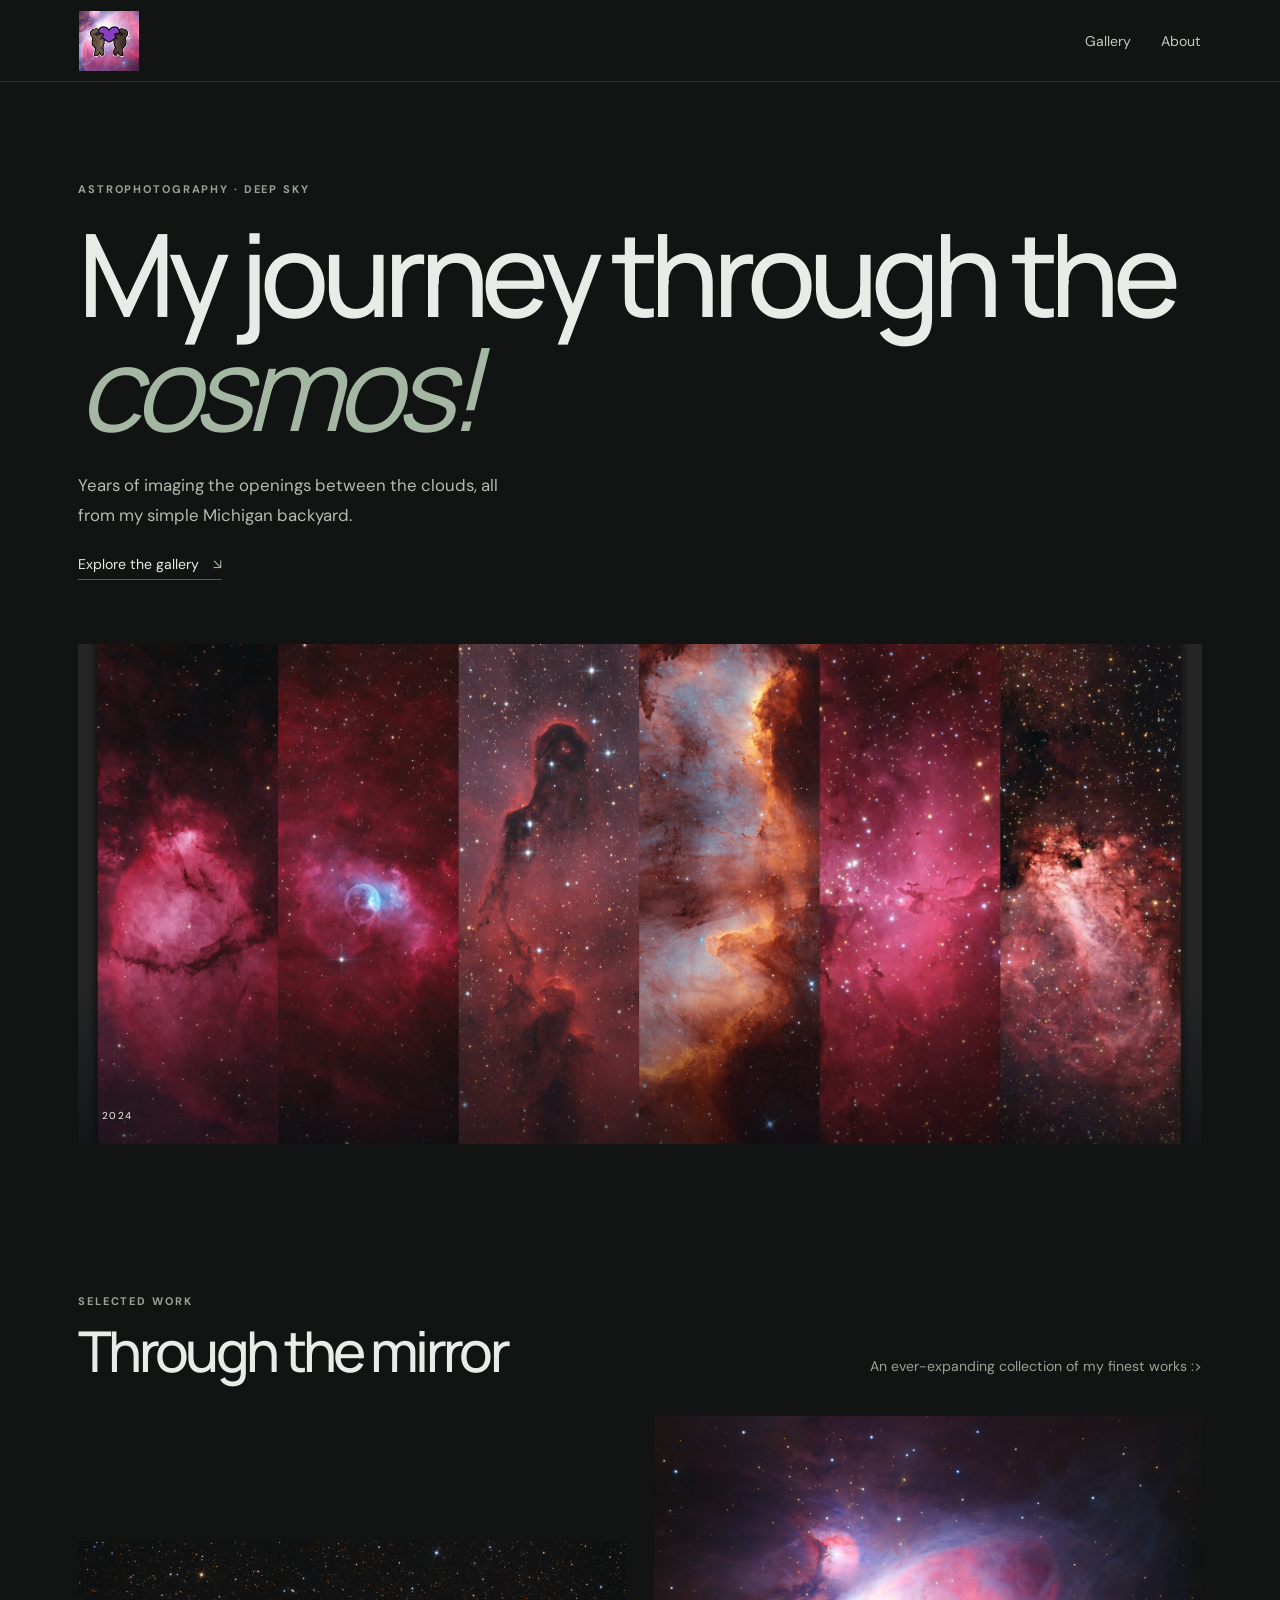
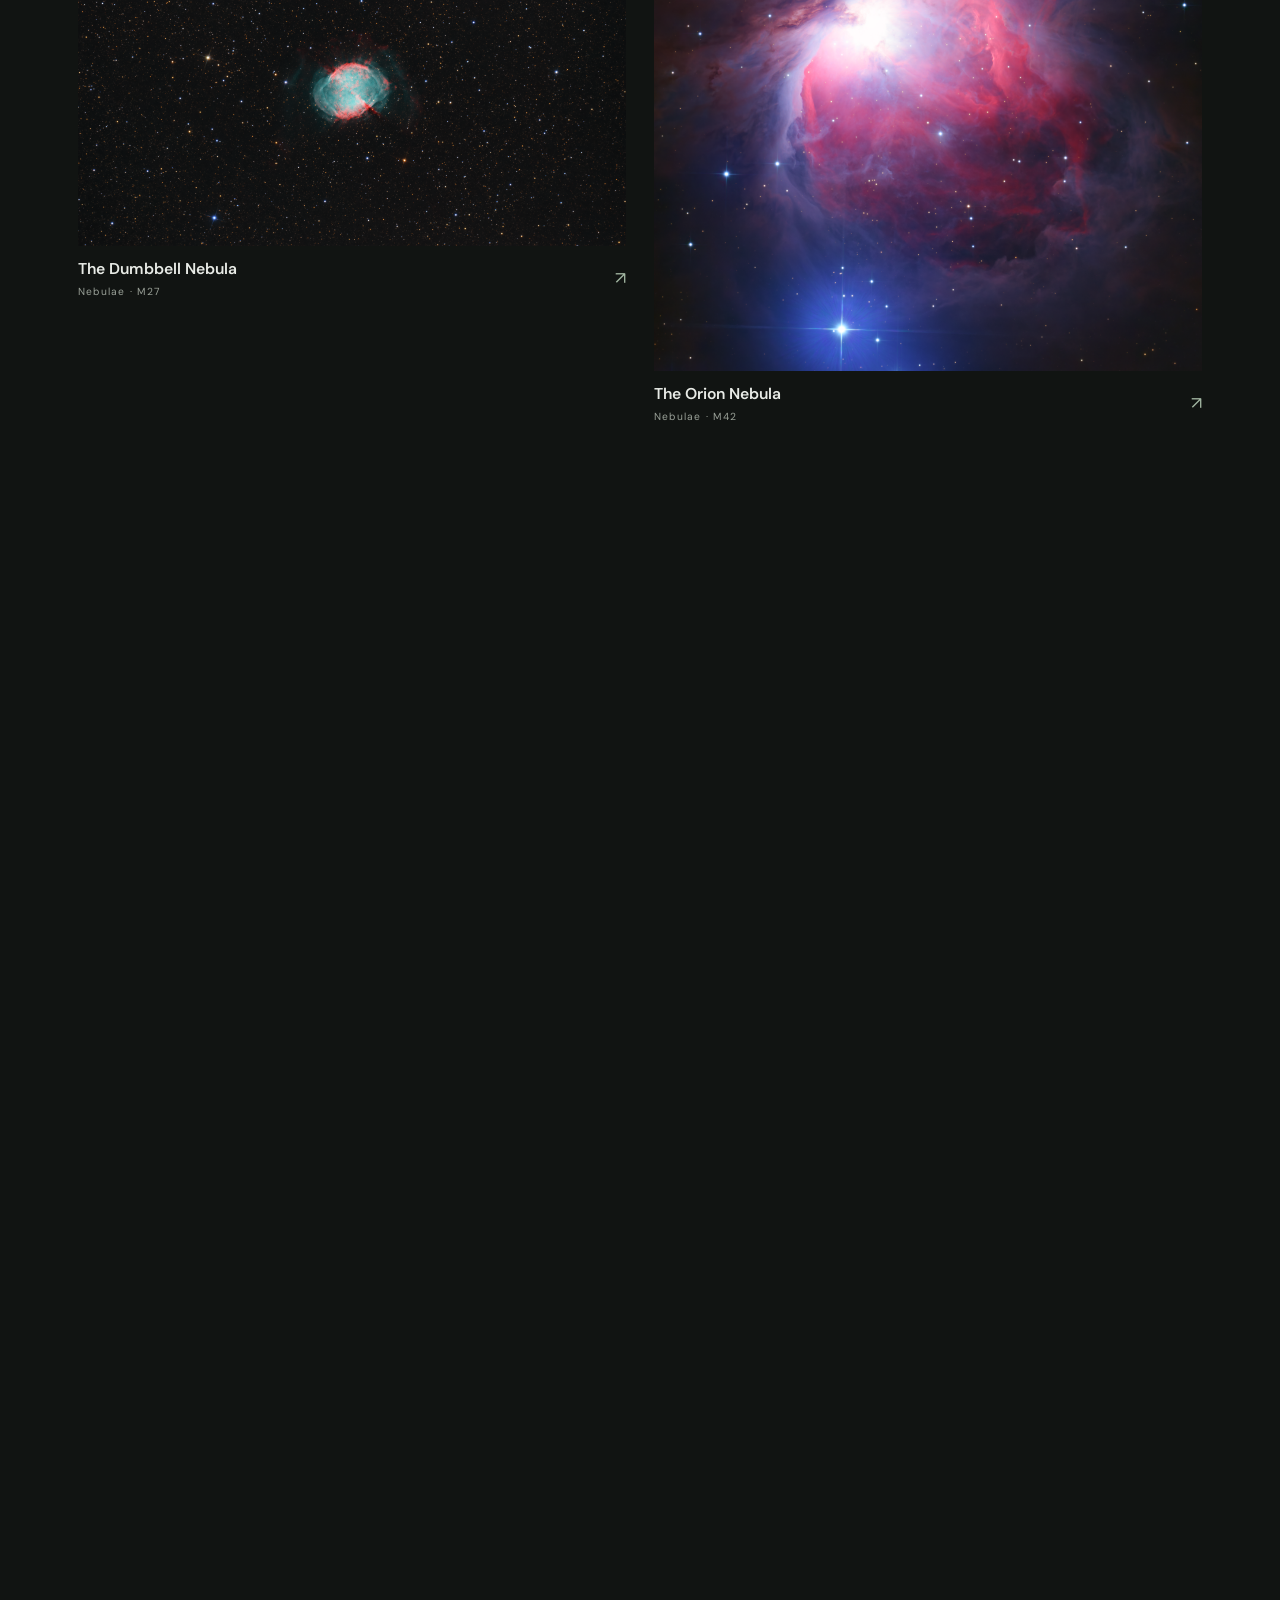
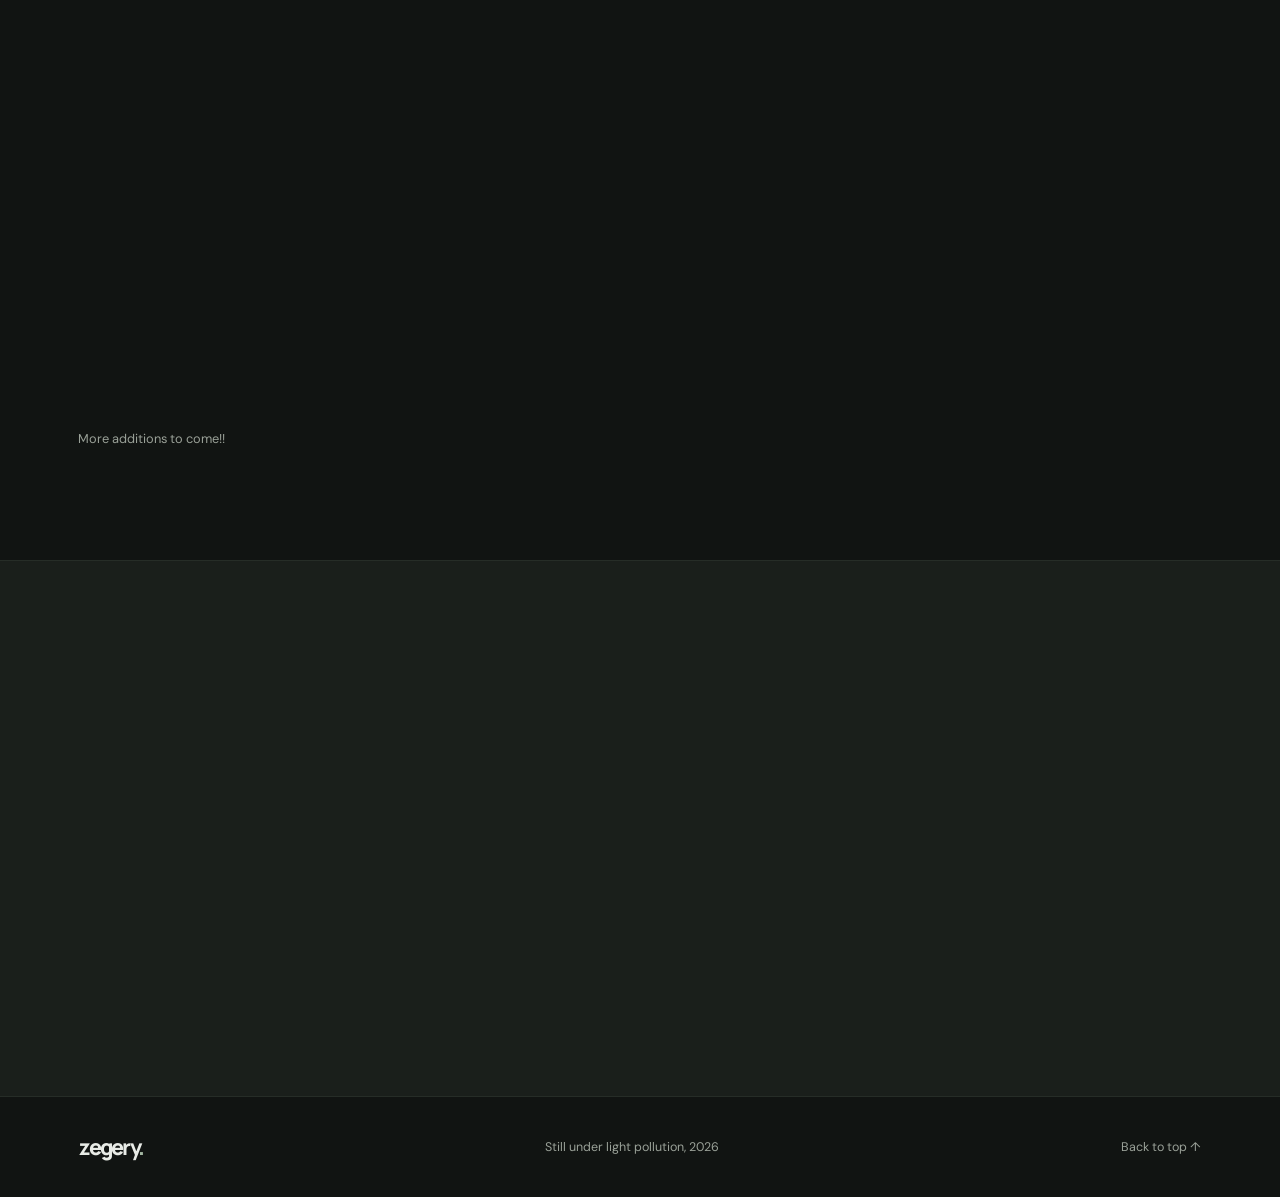
==== index.html @ 97c8fa38 "Fix Crescent Nebula It's supposed to be NGC 6888, not NGC 7000" ====
<!doctype html>
<html lang="en">
<head>
  <meta charset="utf-8">
  <meta name="viewport" content="width=device-width, initial-scale=1">
  <meta name="theme-color" content="#f7f7f4">
  <meta name="description" content="Astrophotography by Zegery — a personal collection of images from the night sky.">
  <title>Zegery's Astro</title>
  <link rel="icon" type="image/png" href="favicon.jpg">
  <link rel="stylesheet" href="styles.css">
  <script src="script.js" defer></script>
</head>
<body>
  <header class="site-header">
    <a class="wordmark" href="#" aria-label="Zegery home">
      <img src="logo.webp" alt="Zegery Logo" style="height: 60px; width: auto;">
    </a>
    <nav aria-label="Main navigation">
      <a href="#gallery">Gallery</a>
      <a href="#about">About</a>
    </nav>
  </header>

  <main>
    <section class="hero" aria-labelledby="hero-title">
      <p class="eyebrow">ASTROPHOTOGRAPHY · DEEP SKY</p>
      <h1 id="hero-title">My journey through the <em>cosmos!</em></h1>
      <p class="hero-copy">Years of imaging the openings between the clouds, all from my simple Michigan backyard.</p>
      <a class="text-link" href="#gallery">Explore the gallery <span aria-hidden="true">↘</span></a>
      <div class="hero-art" role="img" aria-label="collage.png">
        <div class="hero-art-label"><span>2024</span><span></span></div>
      </div>
    </section>

    <section class="gallery-section section-wrap" id="gallery">
      <div class="section-heading">
        <div>
          <p class="eyebrow">SELECTED WORK</p>
          <h2>Through the mirror</h2>
        </div>
        <p class="section-note">An ever-expanding collection of my finest works :></p>
      </div>

      <div class="gallery-grid" id="gallery-grid">
        <!-- Existing Cards -->
        <button class="photo-card" type="button" type="button"
          data-title="The Dumbbell Nebula" data-category="Nebulae"
          data-description="A planetary nebula located around 1,300 light years from Earth."
          data-details="Telescope: Skywatcher 130PDS · Camera: Player One Uranus C · Integration: 10 hours"
          data-image="m27.png">
          <span class="photo-image image-nebula"><img src="m27.png" alt="Messier 27"></span>
          <span class="photo-caption"><span><strong class="photo-caption-title">The Dumbbell Nebula</strong><small>Nebulae · M27</small></span><span class="open-icon" aria-hidden="true">↗</span></span>
        </button>

        <button class="photo-card" type="button"
          data-title="The Orion Nebula" data-category="Nebulae"
          data-description="The jewel of the Constellation Orion, Messier 42. This famous nebula is located around 1350 light years from Earth."
          data-details="Telescope: Skywatcher 130PDS · Camera: Uranus C · Integration: 3 hours"
          data-image="M42.png">
          <span class="photo-image image-nebula"><img src="M42.png" alt="Orion Nebula"></span>
          <span class="photo-caption"><span><strong class="photo-caption-title">The Orion Nebula</strong><small>Nebulae · M42</small></span><span class="open-icon" aria-hidden="true">↗</span></span>
        </button>

        <button class="photo-card" type="button"
          data-title="The Great Comet of 2024" data-category="Solar System"
          data-description="C/2023 A3 Tsuchinshan-ATLAS was an incredible comet making its appearance in 2024, shining brightly in the evening sky to be viewed with the naked eye. This comet is on a trajectory to leave the solar system forever."
          data-details="Telescope: Skywatcher 130PDS · Camera: Player One Uranus C · Capture date: October 18, 2024"
          data-image="Atlas.png">
          <span class="photo-image image-moon"><img src="Atlas.png" alt="Atlas"></span>
          <span class="photo-caption"><span><strong class="photo-caption-title">C/2023 A3 Tsuchinshan-ATLAS</strong><small>Solar System · ATLAS</small></span><span class="open-icon" aria-hidden="true">↗</span></span>
        </button>

        <!-- New Cards -->
        <button class="photo-card" type="button"
          data-title="The Andromeda Galaxy" data-category="Galaxies"
          data-description="This famous galaxy neighbors the Milky Way. Through a telescope, we can reveal vast detail, including nebulae and stars from another galaxy."
          data-details="Telescope: Skywatcher 130PDS · Camera: Player One Uranus C · Integration: 47 hours"
          data-image="m31.png">
          <span class="photo-image image-galaxy"><img src="m31.png" alt="Andromeda Galaxy"></span>
          <span class="photo-caption"><span><strong class="photo-caption-title">The Andromeda Galaxy</strong><small>Galaxies · M31</small></span><span class="open-icon" aria-hidden="true">↗</span></span>
        </button>

        <button class="photo-card" type="button"
          data-title="The Cygnus Wall" data-category="Nebulae"
          data-description="This is a section of the North American Nebula called the Cygnus Wall. It bears a striking resemblance to Mexico. This image is in a false color 'Magma Palette'."
          data-details="Telescope: Skywatcher 130PDS · Camera: Player One Uranus C · Integration: 19 hours"
          data-image="ngc7000.png">
          <span class="photo-image image-nebula"><img src="ngc7000.png" alt="Cygnus Wall"></span>
          <span class="photo-caption"><span><strong class="photo-caption-title">The Cygnus Wall</strong><small>Nebulae · NGC 7000</small></span><span class="open-icon" aria-hidden="true">↗</span></span>
        </button>

        <button class="photo-card" type="button"
          data-title="The Ring Nebula" data-category="Nebulae"
          data-description="This is a planetary nebula located around 2,300 light years from Earth. It was the first nebula I observed through a telescope. Now I've imaged it through my telescope!"
          data-details="Telescope: Skywatcher 130PDS · Camera: Player One Uranus C · Integration: 11 hours"
          data-image="m57.png">
          <span class="photo-image image-nebula"><img src="m57.png" alt="Ring Nebula"></span>
          <span class="photo-caption"><span><strong class="photo-caption-title">The Ring Nebula</strong><small>Nebulae · M57</small></span><span class="open-icon" aria-hidden="true">↗</span></span>
        </button>

        <button class="photo-card" type="button"
          data-title="The Lagoon Nebula" data-category="Nebulae"
          data-description="This nebula resides in the heart of the Milky Way. It's a difficult shot from northern states, as it barely rises above the horizon, but I was able to shoot it down with my 130mm cannon."
          data-details="Telescope: Skywatcher 130PDS · Camera: Player One Uranus C · Integration: 3 hours"
          data-image="m8.png">
          <span class="photo-image image-solar"><img src="m8.png" alt="Lagoon"></span>
          <span class="photo-caption"><span><strong class="photo-caption-title">The Lagoon Nebula</strong><small>Nebulae · M8</small></span><span class="open-icon" aria-hidden="true">↗</span></span>
        </button>
		        <button class="photo-card" type="button"
          data-title="The Crescent Nebula" data-category="Nebulae"
          data-description="[Your description here]"
          data-details="Telescope: ... · Camera: ... · Integration: ..."
          data-image="ngc6888.png">
          <span class="photo-image image-nebula"><img src="ngc6888.png" alt="Crescent Nebula"></span>
          <span class="photo-caption"><span><strong class="photo-caption-title">The Crescent Nebula</strong><small>Nebulae · NGC 6888</small></span><span class="open-icon" aria-hidden="true">↗</span></span>
        </button>

        <button class="photo-card" type="button"
          data-title="The Fish Head Nebula" data-category="Nebulae"
          data-description="[Your description here]"
          data-details="Telescope: ... · Camera: ... · Integration: ..."
          data-image="ngc896.png">
          <span class="photo-image image-nebula"><img src="ngc896.png" alt="Fish Head Nebula"></span>
          <span class="photo-caption"><span><strong class="photo-caption-title">The Fish Head Nebula</strong><small>Nebulae · NGC 896</small></span><span class="open-icon" aria-hidden="true">↗</span></span>
        </button>

        <button class="photo-card" type="button"
          data-title="The Eagle Nebula" data-category="Nebulae"
          data-description="[Your description here]"
          data-details="Telescope: ... · Camera: ... · Integration: ..."
          data-image="m16.png">
          <span class="photo-image image-nebula"><img src="m16.png" alt="Eagle Nebula"></span>
          <span class="photo-caption"><span><strong class="photo-caption-title">The Eagle Nebula</strong><small>Nebulae · M16</small></span><span class="open-icon" aria-hidden="true">↗</span></span>
        </button>

        <button class="photo-card" type="button"
          data-title="The Swan Nebula" data-category="Nebulae"
          data-description="[Your description here]"
          data-details="Telescope: ... · Camera: ... · Integration: ..."
          data-image="m17.png">
          <span class="photo-image image-nebula"><img src="m17.png" alt="Swan Nebula"></span>
          <span class="photo-caption"><span><strong class="photo-caption-title">The Swan Nebula</strong><small>Nebulae · M17</small></span><span class="open-icon" aria-hidden="true">↗</span></span>
        </button>
      </div>
      <p class="edit-note">More additions to come!!</p>
    </section>

    <section class="about-section" id="about">
      <div class="about-inner">
        <p class="eyebrow">BEHIND THE STARS</p>
        <h2>About Me</h2>
        <div class="about-columns">
          <p class="about-lead">I'm Zegery, unveiling the secrets of the night sky from my light-polluted backyard.</p>
          <div>
            <p>This site is my personal gallery for all of my works, including image details, and my stories.</p>
            <p class="edit-note">Still a work in progress!</p>
            <a class="text-link" href="https://www.instagram.com/astrozegery/">Contact on Instagram <span aria-hidden="true">↗</span></a>
          </div>
        </div>
      </div>
    </section>
  </main>

  <footer class="site-footer">
    <a class="wordmark" href="#">zegery<span>.</span></a>
    <p>Still under light pollution, <span id="year"></span></p>
    <a href="#top" class="back-top">Back to top ↑</a>
  </footer>

  <dialog class="lightbox" id="lightbox" aria-labelledby="lightbox-title">
    <button class="lightbox-close" type="button" aria-label="Close image viewer">×</button>
    
    <div class="lightbox-media">
      <div class="zoom-controls">
        <button class="zoom-btn zoom-out" type="button" aria-label="Zoom out">−</button>
		<button class="zoom-btn zoom-reset" type="button" aria-label="Reset zoom">↺</button>
        <button class="zoom-btn zoom-in" type="button" aria-label="Zoom in">+</button>
      </div>
      <div class="zoom-wrapper">
        <img id="lightbox-image" src="" alt="">
      </div>
    </div>
    
    <div class="lightbox-info">
      <p class="eyebrow" id="lightbox-category"></p>
      <h2 id="lightbox-title"></h2>
      <p id="lightbox-description"></p>
      <p class="lightbox-details" id="lightbox-details"></p>
    </div>
  </dialog>
</body>
</html>
---- styles.css ----
@import url('https://fonts.googleapis.com/css2?family=DM+Sans:wght@400;500;600;700&family=Manrope:wght@400;500;600;700;800&display=swap');

:root {
  --paper: #f7f7f4;
  --ink: #1e211f;
  --muted: #737871;
  --line: #dedfd9;
  --accent: #65786a;
  --max: 1180px;
}

* { box-sizing: border-box; }

html { 
  scroll-behavior: smooth; 
}

body { 
  margin: 0; 
  background: var(--paper); 
  color: var(--ink); 
  font-family: "DM Sans", sans-serif; 
  -webkit-font-smoothing: antialiased; 
}

a { color: inherit; text-decoration: none; }
button { font: inherit; }

.site-header { 
  height: 82px; 
  padding: 0 6.2vw; 
  display: flex; 
  align-items: center; 
  justify-content: space-between; 
  border-bottom: 1px solid var(--line); 
}

.wordmark { 
  font: 800 1.35rem "Manrope", sans-serif; 
  letter-spacing: -.08em; 
}

.wordmark span { color: var(--accent); }

.site-header nav { 
  display: flex; 
  gap: 30px; 
  font-size: .88rem; 
  color: #555b55; 
}

.site-header nav a:hover, .back-top:hover { color: var(--accent); }

.hero { 
  max-width: var(--max); 
  margin: 0 auto; 
  padding: 100px 28px 80px; 
}

.eyebrow { 
  margin: 0 0 20px; 
  color: var(--muted); 
  font-size: .69rem; 
  font-weight: 700; 
  letter-spacing: .17em; 
}

h1, h2 { 
  font-family: "Manrope", sans-serif; 
  font-weight: 500; 
  letter-spacing: -.065em; 
}

h1 { 
  font-size: clamp(3.8rem, 9vw, 7.7rem); 
  line-height: .99; 
  margin: 0; 
}

h1 em { color: var(--accent); font-weight: 400; }

.hero-copy { 
  max-width: 430px; 
  margin: 26px 0 22px; 
  color: #666d65; 
  font-size: 1.05rem; 
  line-height: 1.8; 
}

.text-link { 
  display: inline-flex; 
  gap: 14px; 
  align-items: center; 
  padding-bottom: 6px; 
  border-bottom: 1px solid #a8aea5; 
  font-size: .88rem; 
}

.text-link span { color: var(--accent); }

.hero-art { 
  position: relative; 
  overflow: hidden; 
  margin-top: 64px; 
  min-height: 280px; 
  height: clamp(280px, 43vw, 500px); 
  border-radius: 3px; 
  background: #111720 url("collage.png") center 48% / cover no-repeat; 
}

.hero-art::after { 
  content: ""; 
  position: absolute; 
  inset: 0; 
  background: linear-gradient(0deg, rgba(7,10,15,.58), transparent 35%); 
  pointer-events: none; 
}

.hero-art-label { 
  position: absolute; 
  z-index: 1; 
  bottom: 22px; 
  left: 24px; 
  right: 24px; 
  display: flex; 
  justify-content: space-between; 
  gap: 15px; 
  color: #f3f4ef; 
  font-size: .62rem; 
  letter-spacing: .15em; 
}

.section-wrap { 
  max-width: var(--max); 
  margin: 0 auto; 
  padding: 70px 28px 110px; 
}

.section-heading { 
  display: flex; 
  justify-content: space-between; 
  align-items: end; 
  gap: 25px; 
  margin-bottom: 34px; 
}

.section-heading .eyebrow { margin-bottom: 12px; }

h2 { 
  margin: 0; 
  font-size: clamp(2.2rem, 4.4vw, 3.6rem); 
  line-height: 1.1; 
}

.section-note { 
  color: var(--muted); 
  font-size: .88rem; 
  margin: 0 0 7px; 
}

.gallery-grid { 
  display: grid; 
  grid-template-columns: repeat(2, minmax(0, 1fr)); 
  gap: 34px 22px; 
}

.photo-card { 
  display: block; 
  padding: 0; 
  border: 0; 
  background: transparent; 
  color: inherit; 
  text-align: left; 
  cursor: pointer; 
  min-width: 0; 
}

.photo-card-wide { grid-column: 1 / -1; }

.photo-image { 
  display: block; 
  overflow: hidden; 
  position: relative; 
  aspect-ratio: 1.25; 
  background: #151a22; 
}

.photo-card-wide .photo-image { aspect-ratio: 2.1; }

.photo-image img { 
  display: block; 
  width: 100%; 
  height: 100%; 
  object-fit: cover; 
  transition: transform .5s ease; 
}

.photo-card:hover .photo-image img { transform: scale(1.035); }

.photo-caption { 
  display: flex; 
  justify-content: space-between; 
  gap: 15px; 
  align-items: center; 
  padding-top: 15px; 
}

.photo-caption strong { 
  display: block; 
  font-size: .98rem; 
  font-weight: 600; 
}

.photo-caption small { 
  display: block; 
  margin-top: 6px; 
  font-size: .64rem; 
  color: var(--muted); 
  letter-spacing: .12em; 
}

.open-icon { 
  font-size: 1.1rem; 
  color: var(--accent); 
  transition: transform .2s; 
}

.photo-card:hover .open-icon { transform: translate(2px, -2px); }

.edit-note { 
  margin: 26px 0 0; 
  max-width: 700px; 
  color: #777d75; 
  font-size: .8rem; 
  line-height: 1.7; 
}

.about-section { background: #eeefe9; }

.about-inner { 
  max-width: var(--max); 
  margin: 0 auto; 
  padding: 100px 28px 110px; 
}

.about-inner > .eyebrow { margin-bottom: 15px; }

.about-columns { 
  display: grid; 
  grid-template-columns: 1fr 1fr; 
  gap: 10%; 
  margin-top: 35px; 
}

.about-lead { 
  margin: 0; 
  max-width: 450px; 
  font: 500 clamp(1.5rem, 3vw, 2.3rem)/1.35 "Manrope", sans-serif; 
  letter-spacing: -.04em; 
}

.about-columns > div > p:not(.edit-note) { 
  margin: 0 0 16px; 
  color: #646b63; 
  line-height: 1.85; 
  font-size: .95rem; 
}

.about-columns .edit-note { margin: 0 0 22px; }

.site-footer { 
  min-height: 100px; 
  padding: 28px 6.2vw; 
  display: flex; 
  align-items: center; 
  justify-content: space-between; 
  gap: 20px; 
}

.site-footer p, .back-top { color: var(--muted); font-size: .78rem; }

/* --- Lightbox --- */
.lightbox { 
  width: 95vw; 
  max-height: 95vh; 
  padding: 40px; 
  border: 0; 
  color: var(--ink); 
  overflow-y: auto; 
}

.lightbox::backdrop { 
  background: rgba(9, 12, 15, .82); 
  backdrop-filter: blur(4px); 
}

.lightbox-close { 
  position: absolute; 
  z-index: 100; 
  top: 20px; 
  right: 20px; 
  width: 44px; 
  height: 44px; 
  border: 0; 
  border-radius: 50%; 
  background: rgba(0, 0, 0, 0.6); 
  color: white; 
  font-size: 1.8rem; 
  cursor: pointer;
}

/* Zoom Controls */
.zoom-controls {
  position: absolute;
  top: 20px;
  right: 70px;
  display: flex;
  gap: 8px;
  z-index: 100;
}

.zoom-btn {
  width: 36px;
  height: 36px;
  border: 0;
  border-radius: 50%;
  background: rgba(0, 0, 0, 0.5);
  color: white;
  font-size: 1.2rem;
  cursor: pointer;
  display: flex;
  align-items: center;
  justify-content: center;
  transition: background 0.2s, transform 0.1s;
  user-select: none;
}

.zoom-btn:hover { background: rgba(0, 0, 0, 0.7); }
.zoom-btn:active { transform: scale(0.95); }

.lightbox-media { 
  position: relative;
  display: flex; 
  align-items: center;
  justify-content: center;
  overflow: hidden; 
  border-radius: 4px;
  background: transparent;
  max-height: 70vh; 
  width: 100%;
  max-width: 100%;
  margin: 0 auto;
  touch-action: none; /* Prevents browser scroll/zoom on mobile */
}

.zoom-wrapper {
  display: block;
  transform-origin: center center;
  transition: transform 0.2s cubic-bezier(0.22, 1, 0.36, 1);
  will-change: transform;
}

.lightbox-media img { 
  max-width: 100%; 
  max-height: 70vh; 
  object-fit: contain; 
  display: block; 
  cursor: grab;
  user-select: none;
  -webkit-user-drag: none;
}

.lightbox-media img:active { cursor: grabbing; }

.lightbox-info { 
  padding: 20px 0 0 0; 
}

.lightbox-info h2 { font-size: clamp(1.5rem, 3.5vw, 2.4rem); }

/* --- Dark Theme & Mobile --- */
:root {
  color-scheme: dark;
  --paper: #111412;
  --ink: #e8ebe6;
  --muted: #9aa198;
  --line: #2c322d;
  --accent: #a3b7a2;
}

body { background: var(--paper); color: var(--ink); }
.site-header nav { color: #c1c8bf; }
.hero-copy, .about-columns > div > p:not(.edit-note), .lightbox-info > p:not(.eyebrow) { color: #b3bbb2; }
.edit-note, .photo-caption small, .section-note, .site-footer p, .back-top { color: #9aa198; }
.about-section { background: #1a1f1b; border-top: 1px solid #262d27; border-bottom: 1px solid #262d27; }
.lightbox { background: #171b18; border: 1px solid #353d36; }
.text-link { border-bottom-color: #515b51; }

@media (max-width: 650px) {
  .site-header { height: 68px; padding: 0 22px; }
  .hero { padding: 75px 20px 45px; }
  h1 { font-size: clamp(3.5rem, 16vw, 5.4rem); }
  .hero-art { margin-top: 44px; min-height: 260px; }
  .hero-art-label { left: 15px; right: 15px; font-size: .53rem; }
  .section-wrap { padding: 55px 20px 75px; }
  .section-heading { align-items: start; flex-direction: column; gap: 12px; }
  .gallery-grid { grid-template-columns: 1fr; gap: 28px; }
  .photo-card-wide { grid-column: auto; }
  .photo-card-wide .photo-image, .photo-image { aspect-ratio: auto; }
  .about-inner { padding: 75px 20px; }
  .about-columns { grid-template-columns: 1fr; gap: 28px; }
  .site-footer { padding: 24px 20px; flex-wrap: wrap; }
  .site-footer p { order: 3; flex-basis: 100%; margin: 0; }
  
  .lightbox { width: 92vw; padding: 15px; }
  .lightbox-media { max-height: 60vh; }
  .zoom-controls { top: 10px; right: 60px; }
  .zoom-btn { width: 32px; height: 32px; font-size: 1rem; }
}

/* FORCE FIXES */
.hero-art::before { display: none !important; } /* Kill starfield */

@media (max-width: 650px) {
  .hero-art { background-size: contain !important; }
}

/* Animations */
.reveal { opacity: 0; transform: translateY(24px); transition: opacity 800ms ease, transform 800ms cubic-bezier(0.22, 1, 0.36, 1); }
.reveal.visible { opacity: 1; transform: translateY(0); }
.hero .eyebrow, .hero h1, .hero .hero-copy, .hero > .text-link { animation: fade-up 900ms both; }
.hero h1 { animation-delay: 100ms; }
.hero .hero-copy { animation-delay: 220ms; }
.hero > .text-link { animation-delay: 320ms; }
.hero-art { animation: hero-appear 1200ms 200ms both; }
@keyframes fade-up { from { opacity: 0; transform: translateY(18px); } to { opacity: 1; transform: translateY(0); } }
@keyframes hero-appear { from { opacity: 0; transform: scale(0.985); } to { opacity: 1; transform: scale(1); } }
.photo-image img { transition: transform 700ms cubic-bezier(0.22, 1, 0.36, 1), filter 500ms ease; }
.photo-card:hover .photo-image img { transform: scale(1.035); }
.open-icon { transition: transform 300ms ease; }
.wordmark img { display: block; max-height: 60px; width: auto; }

/* Zoom wrapper transition + pan override */
.zoom-wrapper {
  display: block;
  transform-origin: center center;
  transition: transform 0.2s cubic-bezier(0.22, 1, 0.36, 1);
  will-change: transform;
}

/* CRITICAL: Disable transition during drag to prevent jitter/teleport */
.zoom-wrapper.is-panning {
  transition: none !important;
}

.lightbox-media { 
  position: relative;
  display: flex; 
  align-items: center;
  justify-content: center;
  overflow: hidden; 
  border-radius: 4px;
  background: transparent;
  max-height: 70vh; 
  width: 100%;
  max-width: 100%;
  margin: 0 auto;
  touch-action: none;
  cursor: grab;
}

.lightbox-media:active { 
  cursor: grabbing; 
}

.lightbox-media img { 
  max-width: 100%; 
  max-height: 70vh; 
  object-fit: contain; 
  display: block; 
  user-select: none;
  -webkit-user-drag: none;
}

/* Zoom wrapper transition + pan override */
.zoom-wrapper {
  display: block;
  transform-origin: center center;
  transition: transform 0.2s cubic-bezier(0.22, 1, 0.36, 1);
  will-change: transform;
}

/* CRITICAL: Disable transition during drag to prevent jitter/teleport */
.zoom-wrapper.is-panning {
  transition: none !important;
}

.lightbox-media { 
  position: relative;
  display: flex; 
  align-items: center;
  justify-content: center;
  overflow: hidden; 
  border-radius: 4px;
  background: transparent;
  max-height: 70vh; 
  width: 100%;
  max-width: 100%;
  margin: 0 auto;
  touch-action: none;
  cursor: grab;
}

.lightbox-media:active { 
  cursor: grabbing; 
}

.lightbox-media img { 
  max-width: 100%; 
  max-height: 70vh; 
  object-fit: contain; 
  display: block; 
  user-select: none;
  -webkit-user-drag: none;
}

/* FIX 2: Ensure container dimensions are stable for panning math */
.lightbox-media::before {
  content: "";
  display: block;
  padding-top: 75%; /* Maintains a healthy aspect ratio reference */
}

/* Adjust spacing for 3 buttons */
.zoom-controls {
  position: absolute;
  top: 20px;
  right: 75px;
  display: flex;
  gap: 8px;
  z-index: 100;
}

/* Slightly smaller icon for the reset button to fit cleanly */
.zoom-btn.zoom-reset {
  font-size: 0.85rem;
}

/* ── Desktop: CSS Columns Masonry ── */
.gallery-grid {
  column-count: 3;
  column-gap: 28px;
  column-fill: auto;
}

.photo-card {
  break-inside: avoid;
  margin-bottom: 28px;
  padding: 0;
  border: 0;
  background: transparent;
  color: inherit;
  text-align: left;
  cursor: pointer;
  display: block;
}

.photo-image {
  aspect-ratio: auto;
  display: block;
  overflow: hidden;
  background: transparent;
}

.photo-image img {
  display: block;
  width: 100%;
  height: auto;
  object-fit: contain;
  transition: transform .5s ease;
}

.photo-card:hover .photo-image img { transform: scale(1.035); }

.photo-caption {
  display: flex;
  justify-content: space-between;
  gap: 15px;
  align-items: center;
  padding-top: 12px;
}

.photo-caption strong {
  display: block;
  font-size: .98rem;
  font-weight: 600;
}

.photo-caption small {
  display: block;
  margin-top: 6px;
  font-size: .64rem;
  color: var(--muted);
  letter-spacing: .12em;
}

.open-icon {
  font-size: 1.1rem;
  color: var(--accent);
  transition: transform .2s;
}

.photo-card:hover .open-icon { transform: translate(2px, -2px); }

/* ── Responsive Column Counts ── */
@media (min-width: 1400px) {
  .gallery-grid { column-count: 4; }
}
@media (min-width: 1100px) {
  .gallery-grid { column-count: 3; }
}
@media (min-width: 800px) {
  .gallery-grid { column-count: 2; }
}

/* ── Mobile: Preserve your exact current layout ── */
@media (max-width: 650px) {
  .gallery-grid {
    column-count: 1;
    column-gap: 0;
  }

  .photo-card {
    margin-bottom: 28px;
  }

  .photo-image {
    aspect-ratio: auto;
  }

  .photo-image img {
    height: auto;
    max-height: 480px;
  }

  .photo-caption { padding-top: 15px; }
}
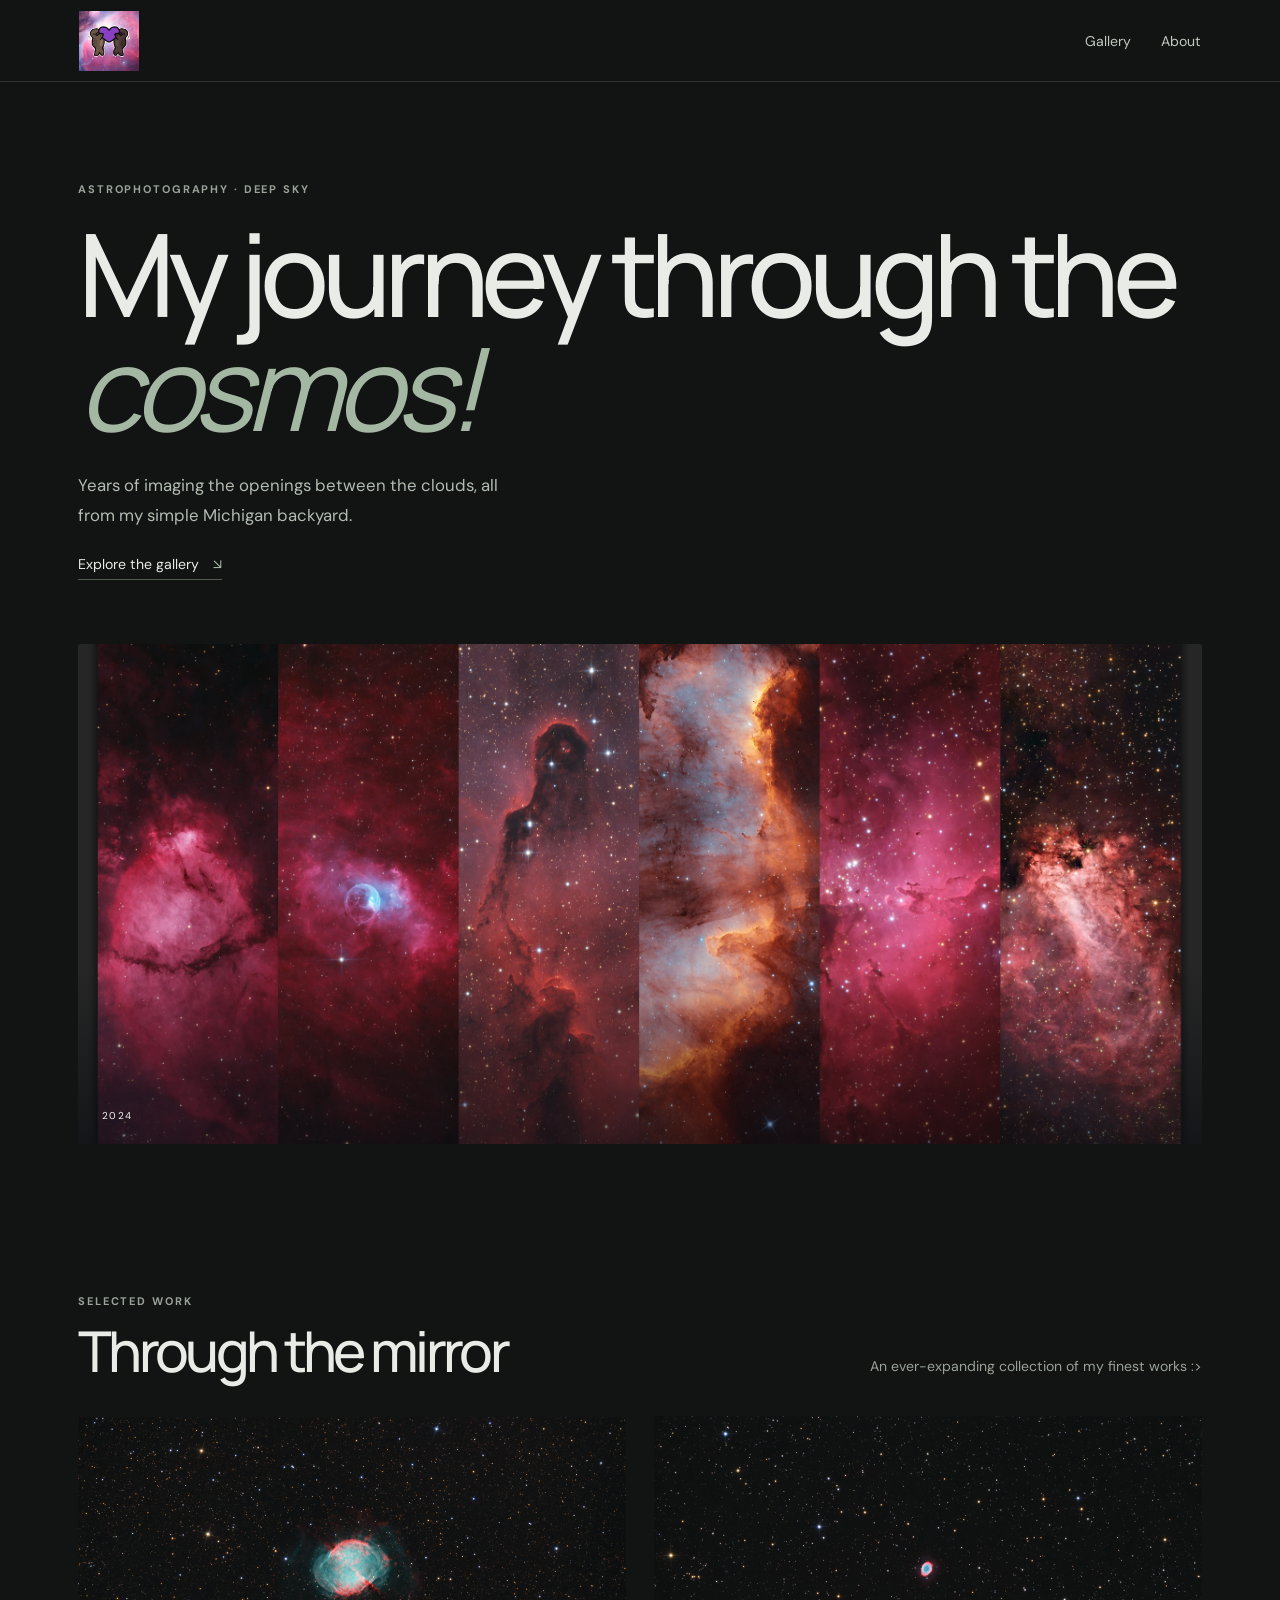
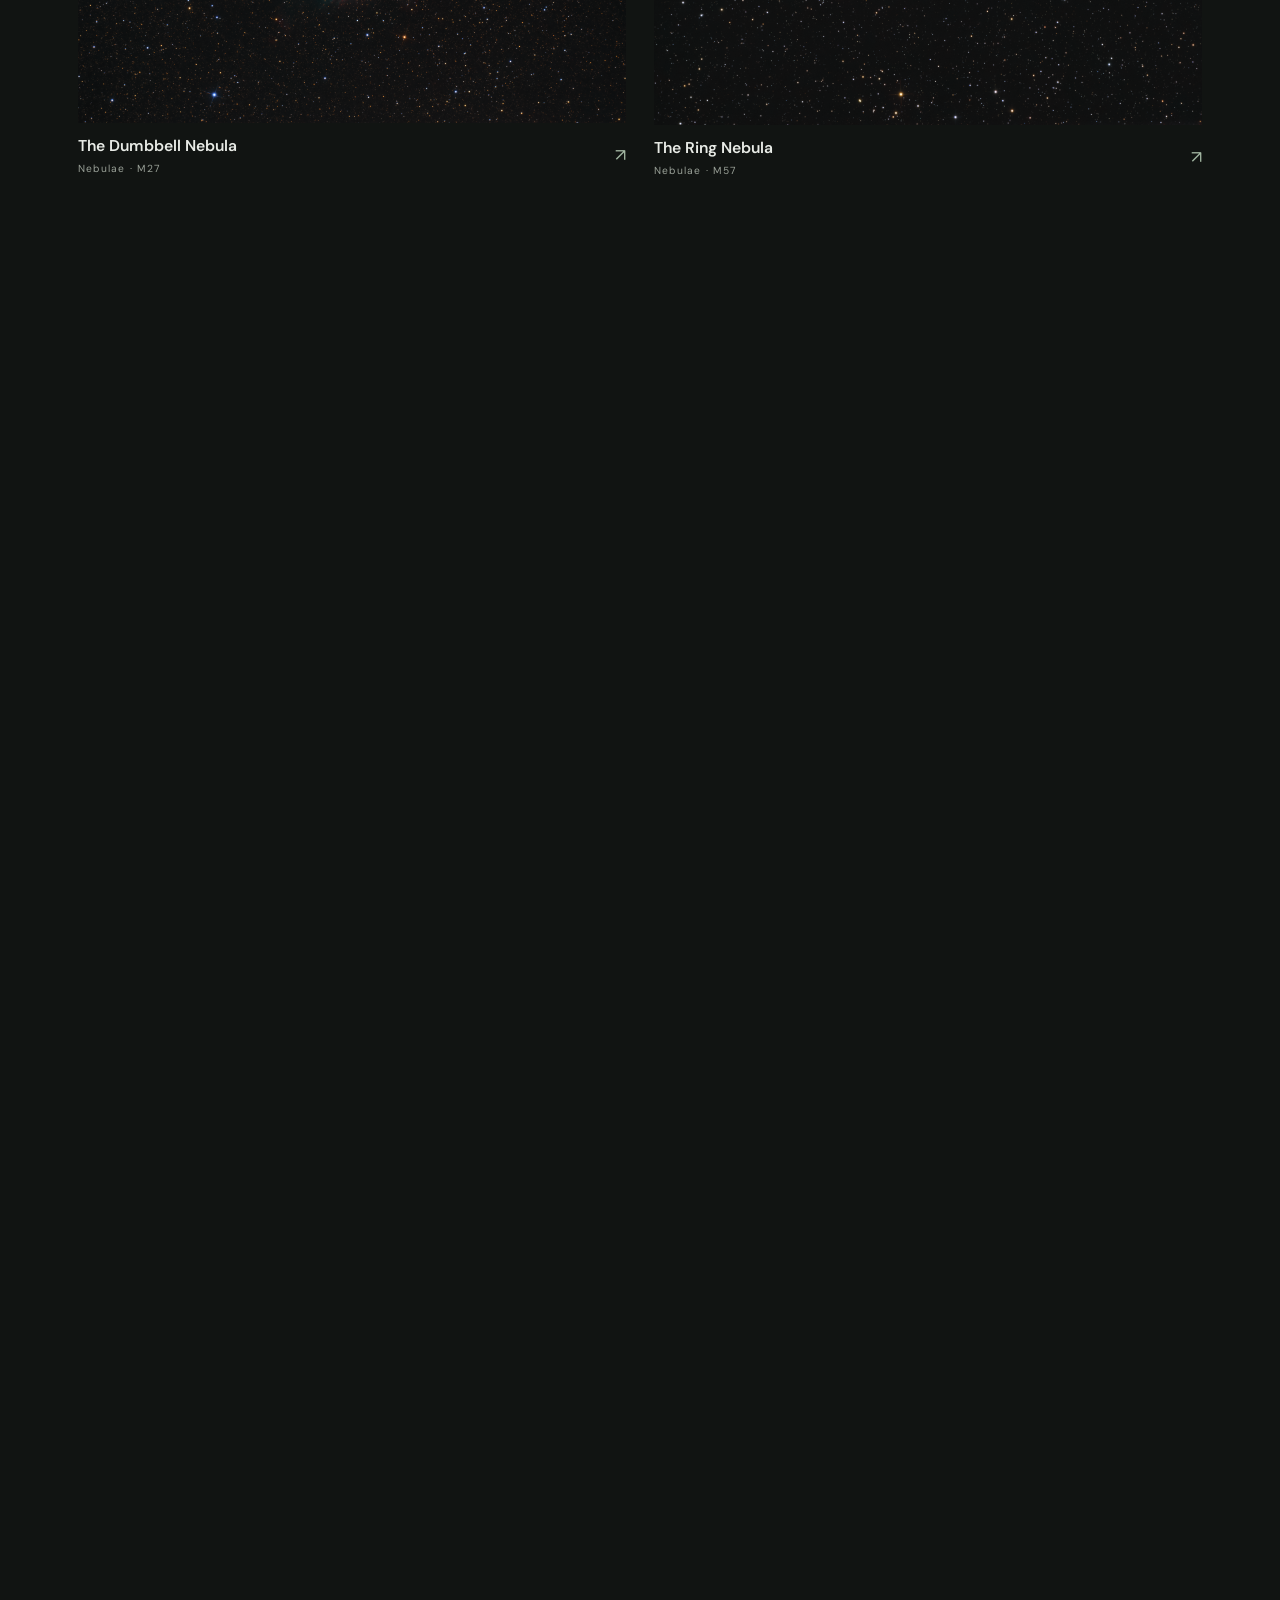
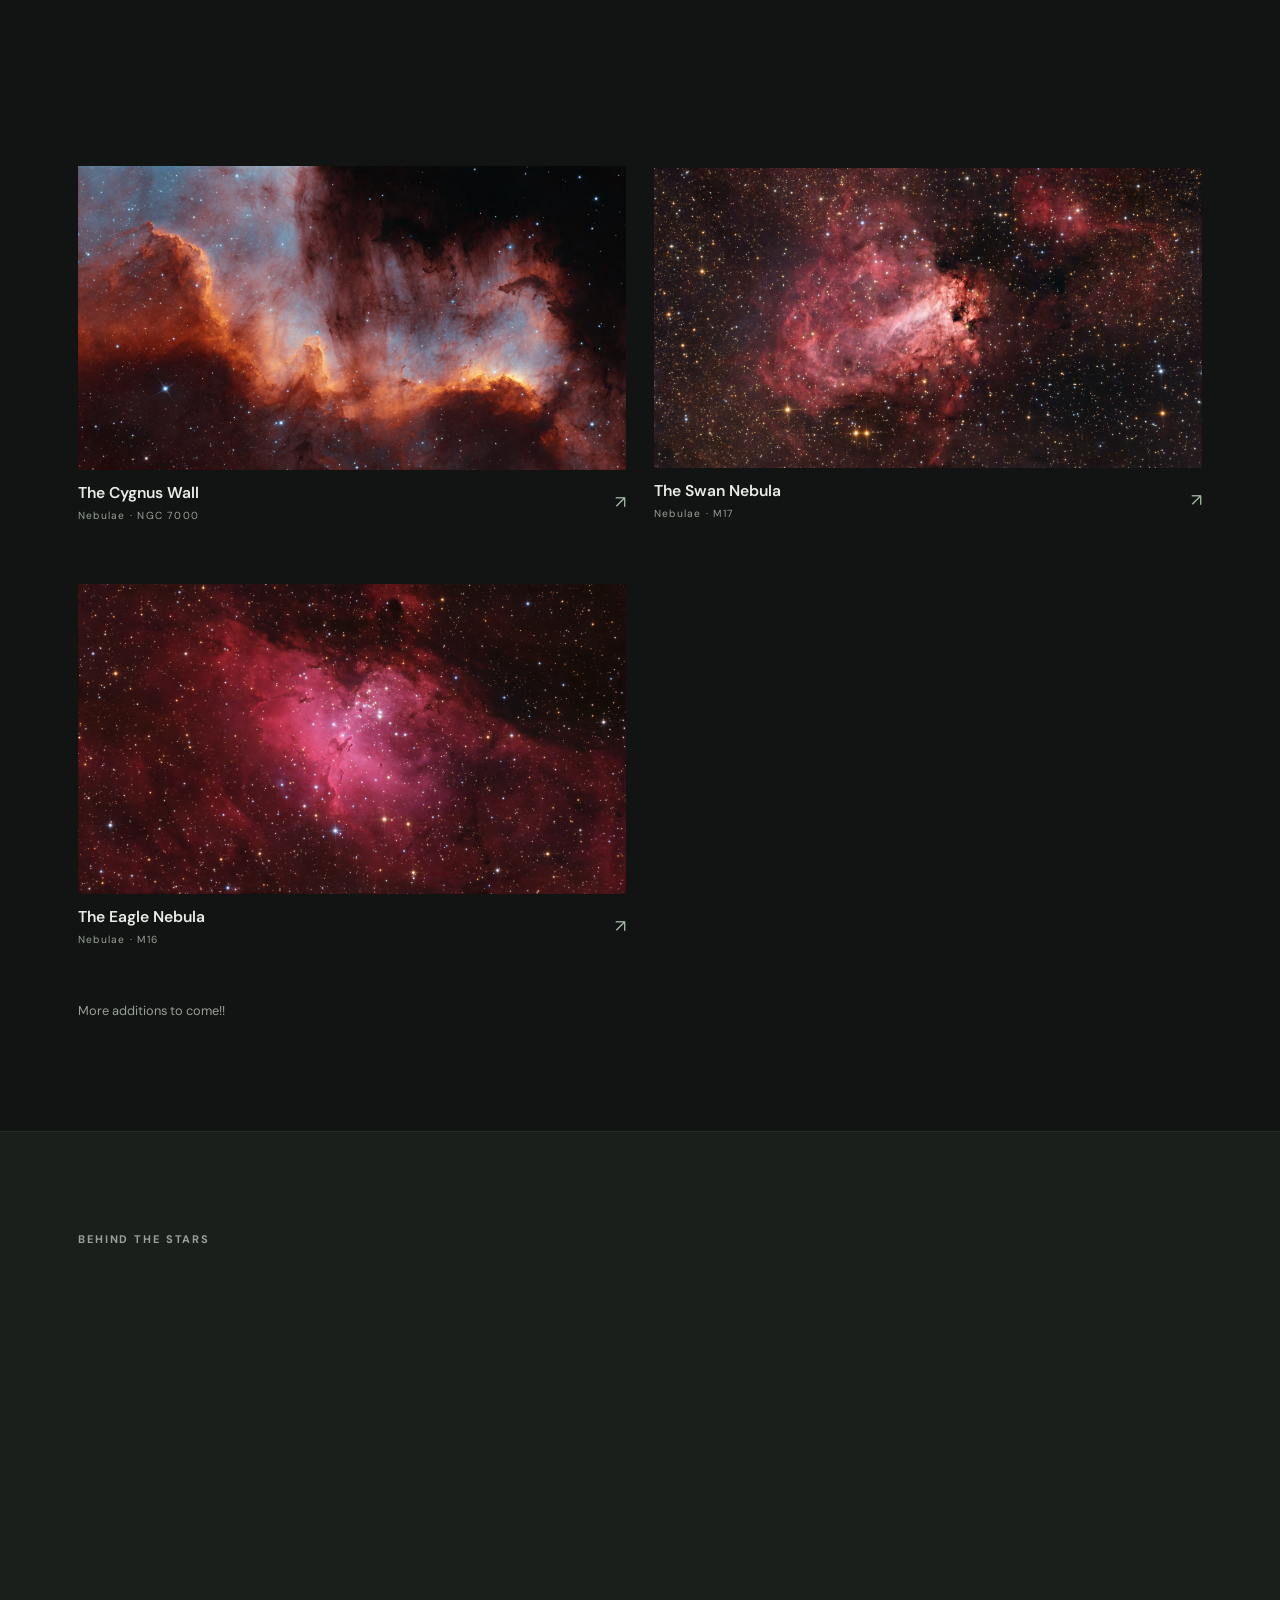
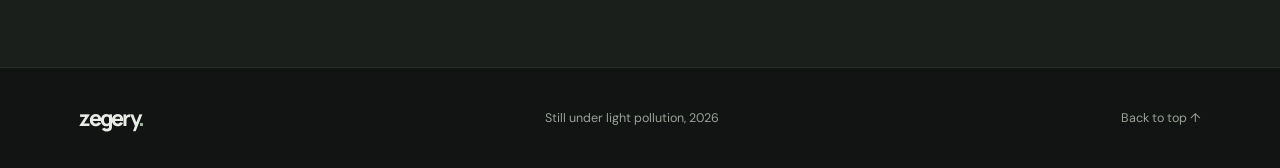
==== commit 2f5910a2: "Update index.html" ====
--- a/index.html
+++ b/index.html
@@ -42,23 +42,68 @@
       </div>
 
       <div class="gallery-grid" id="gallery-grid">
-        <!-- Existing Cards -->
-        <button class="photo-card" type="button" type="button"
+        <!-- Sorted by capture date (newest → oldest) -->
+        <button class="photo-card" type="button"
           data-title="The Dumbbell Nebula" data-category="Nebulae"
           data-description="A planetary nebula located around 1,300 light years from Earth."
-          data-details="Telescope: Skywatcher 130PDS · Camera: Player One Uranus C · Integration: 10 hours"
+          data-details="Telescope: Skywatcher 130PDS · Camera: Player One Uranus C · Integration: 10 hours · Capture date: October 5, 2026"
           data-image="m27.png">
           <span class="photo-image image-nebula"><img src="m27.png" alt="Messier 27"></span>
           <span class="photo-caption"><span><strong class="photo-caption-title">The Dumbbell Nebula</strong><small>Nebulae · M27</small></span><span class="open-icon" aria-hidden="true">↗</span></span>
         </button>
 
         <button class="photo-card" type="button"
+          data-title="The Ring Nebula" data-category="Nebulae"
+          data-description="This is a planetary nebula located around 2,300 light years from Earth. It was the first nebula I observed through a telescope. Now I've imaged it through my telescope!"
+          data-details="Telescope: Skywatcher 130PDS · Camera: Player One Uranus C · Integration: 11 hours · Capture date: July 25, 2026"
+          data-image="m57.png">
+          <span class="photo-image image-nebula"><img src="m57.png" alt="Ring Nebula"></span>
+          <span class="photo-caption"><span><strong class="photo-caption-title">The Ring Nebula</strong><small>Nebulae · M57</small></span><span class="open-icon" aria-hidden="true">↗</span></span>
+        </button>
+
+        <button class="photo-card" type="button"
           data-title="The Orion Nebula" data-category="Nebulae"
           data-description="The jewel of the Constellation Orion, Messier 42. This famous nebula is located around 1350 light years from Earth."
-          data-details="Telescope: Skywatcher 130PDS · Camera: Uranus C · Integration: 3 hours"
+          data-details="Telescope: Skywatcher 130PDS · Camera: Uranus C · Integration: 3 hours · Capture date: October 28, 2025"
           data-image="M42.png">
           <span class="photo-image image-nebula"><img src="M42.png" alt="Orion Nebula"></span>
           <span class="photo-caption"><span><strong class="photo-caption-title">The Orion Nebula</strong><small>Nebulae · M42</small></span><span class="open-icon" aria-hidden="true">↗</span></span>
+        </button>
+
+        <button class="photo-card" type="button"
+          data-title="The Andromeda Galaxy" data-category="Galaxies"
+          data-description="This famous galaxy neighbors the Milky Way. Through a telescope, we can reveal vast detail, including nebulae and stars from another galaxy."
+          data-details="Telescope: Skywatcher 130PDS · Camera: Player One Uranus C · Integration: 47 hours · Capture date: October 16, 2025"
+          data-image="m31.png">
+          <span class="photo-image image-galaxy"><img src="m31.png" alt="Andromeda Galaxy"></span>
+          <span class="photo-caption"><span><strong class="photo-caption-title">The Andromeda Galaxy</strong><small>Galaxies · M31</small></span><span class="open-icon" aria-hidden="true">↗</span></span>
+        </button>
+
+        <button class="photo-card" type="button"
+          data-title="The Crescent Nebula" data-category="Nebulae"
+          data-description="Placeholder"
+          data-details="Telescope: Skywatcher 130PDS · Camera: Player One Uranus C · Integration: 40 hours · Capture date: September 3, 2025"
+          data-image="ngc6888.png">
+          <span class="photo-image image-nebula"><img src="ngc6888.png" alt="Crescent Nebula"></span>
+          <span class="photo-caption"><span><strong class="photo-caption-title">The Crescent Nebula</strong><small>Nebulae · NGC 6888</small></span><span class="open-icon" aria-hidden="true">↗</span></span>
+        </button>
+
+        <button class="photo-card" type="button"
+          data-title="The Lagoon Nebula" data-category="Nebulae"
+          data-description="This nebula resides in the heart of the Milky Way. It's a difficult shot from northern states, as it barely rises above the horizon, but I was able to shoot it down with my 130mm cannon."
+          data-details="Telescope: Skywatcher 130PDS · Camera: Player One Uranus C · Integration: 3 hours · Capture date: July 2, 2025"
+          data-image="m8.png">
+          <span class="photo-image image-solar"><img src="m8.png" alt="Lagoon"></span>
+          <span class="photo-caption"><span><strong class="photo-caption-title">The Lagoon Nebula</strong><small>Nebulae · M8</small></span><span class="open-icon" aria-hidden="true">↗</span></span>
+        </button>
+
+        <button class="photo-card" type="button"
+          data-title="The Fish Head Nebula" data-category="Nebulae"
+          data-description="Placeholder"
+          data-details="Telescope: Skywatcher 130PDS · Camera: Player One Uranus C · Integration: 25 hours · Capture date: November 9, 2024"
+          data-image="ngc896.png">
+          <span class="photo-image image-nebula"><img src="ngc896.png" alt="Fish Head Nebula"></span>
+          <span class="photo-caption"><span><strong class="photo-caption-title">The Fish Head Nebula</strong><small>Nebulae · NGC 896</small></span><span class="open-icon" aria-hidden="true">↗</span></span>
         </button>
 
         <button class="photo-card" type="button"
@@ -70,76 +115,31 @@
           <span class="photo-caption"><span><strong class="photo-caption-title">C/2023 A3 Tsuchinshan-ATLAS</strong><small>Solar System · ATLAS</small></span><span class="open-icon" aria-hidden="true">↗</span></span>
         </button>
 
-        <!-- New Cards -->
-        <button class="photo-card" type="button"
-          data-title="The Andromeda Galaxy" data-category="Galaxies"
-          data-description="This famous galaxy neighbors the Milky Way. Through a telescope, we can reveal vast detail, including nebulae and stars from another galaxy."
-          data-details="Telescope: Skywatcher 130PDS · Camera: Player One Uranus C · Integration: 47 hours"
-          data-image="m31.png">
-          <span class="photo-image image-galaxy"><img src="m31.png" alt="Andromeda Galaxy"></span>
-          <span class="photo-caption"><span><strong class="photo-caption-title">The Andromeda Galaxy</strong><small>Galaxies · M31</small></span><span class="open-icon" aria-hidden="true">↗</span></span>
-        </button>
-
         <button class="photo-card" type="button"
           data-title="The Cygnus Wall" data-category="Nebulae"
           data-description="This is a section of the North American Nebula called the Cygnus Wall. It bears a striking resemblance to Mexico. This image is in a false color 'Magma Palette'."
-          data-details="Telescope: Skywatcher 130PDS · Camera: Player One Uranus C · Integration: 19 hours"
+          data-details="Telescope: Skywatcher 130PDS · Camera: Player One Uranus C · Integration: 19 hours · Capture date: September 5, 2024"
           data-image="ngc7000.png">
           <span class="photo-image image-nebula"><img src="ngc7000.png" alt="Cygnus Wall"></span>
           <span class="photo-caption"><span><strong class="photo-caption-title">The Cygnus Wall</strong><small>Nebulae · NGC 7000</small></span><span class="open-icon" aria-hidden="true">↗</span></span>
         </button>
 
         <button class="photo-card" type="button"
-          data-title="The Ring Nebula" data-category="Nebulae"
-          data-description="This is a planetary nebula located around 2,300 light years from Earth. It was the first nebula I observed through a telescope. Now I've imaged it through my telescope!"
-          data-details="Telescope: Skywatcher 130PDS · Camera: Player One Uranus C · Integration: 11 hours"
-          data-image="m57.png">
-          <span class="photo-image image-nebula"><img src="m57.png" alt="Ring Nebula"></span>
-          <span class="photo-caption"><span><strong class="photo-caption-title">The Ring Nebula</strong><small>Nebulae · M57</small></span><span class="open-icon" aria-hidden="true">↗</span></span>
-        </button>
-
-        <button class="photo-card" type="button"
-          data-title="The Lagoon Nebula" data-category="Nebulae"
-          data-description="This nebula resides in the heart of the Milky Way. It's a difficult shot from northern states, as it barely rises above the horizon, but I was able to shoot it down with my 130mm cannon."
-          data-details="Telescope: Skywatcher 130PDS · Camera: Player One Uranus C · Integration: 3 hours"
-          data-image="m8.png">
-          <span class="photo-image image-solar"><img src="m8.png" alt="Lagoon"></span>
-          <span class="photo-caption"><span><strong class="photo-caption-title">The Lagoon Nebula</strong><small>Nebulae · M8</small></span><span class="open-icon" aria-hidden="true">↗</span></span>
-        </button>
-		        <button class="photo-card" type="button"
-          data-title="The Crescent Nebula" data-category="Nebulae"
-          data-description="[Your description here]"
-          data-details="Telescope: ... · Camera: ... · Integration: ..."
-          data-image="ngc6888.png">
-          <span class="photo-image image-nebula"><img src="ngc6888.png" alt="Crescent Nebula"></span>
-          <span class="photo-caption"><span><strong class="photo-caption-title">The Crescent Nebula</strong><small>Nebulae · NGC 6888</small></span><span class="open-icon" aria-hidden="true">↗</span></span>
-        </button>
-
-        <button class="photo-card" type="button"
-          data-title="The Fish Head Nebula" data-category="Nebulae"
-          data-description="[Your description here]"
-          data-details="Telescope: ... · Camera: ... · Integration: ..."
-          data-image="ngc896.png">
-          <span class="photo-image image-nebula"><img src="ngc896.png" alt="Fish Head Nebula"></span>
-          <span class="photo-caption"><span><strong class="photo-caption-title">The Fish Head Nebula</strong><small>Nebulae · NGC 896</small></span><span class="open-icon" aria-hidden="true">↗</span></span>
+          data-title="The Swan Nebula" data-category="Nebulae"
+          data-description="Placeholder"
+          data-details="Telescope: Skywatcher 130PDS · Camera: Player One Uranus C · Integration: 10 hours · Capture date: July 1, 2024"
+          data-image="m17.png">
+          <span class="photo-image image-nebula"><img src="m17.png" alt="Swan Nebula"></span>
+          <span class="photo-caption"><span><strong class="photo-caption-title">The Swan Nebula</strong><small>Nebulae · M17</small></span><span class="open-icon" aria-hidden="true">↗</span></span>
         </button>
 
         <button class="photo-card" type="button"
           data-title="The Eagle Nebula" data-category="Nebulae"
-          data-description="[Your description here]"
-          data-details="Telescope: ... · Camera: ... · Integration: ..."
+          data-description="Placeholder"
+          data-details="Telescope: Skywatcher 130PDS · Camera: Player One Uranus C · Integration: 2.5 hours · Capture date: May 31, 2024"
           data-image="m16.png">
           <span class="photo-image image-nebula"><img src="m16.png" alt="Eagle Nebula"></span>
           <span class="photo-caption"><span><strong class="photo-caption-title">The Eagle Nebula</strong><small>Nebulae · M16</small></span><span class="open-icon" aria-hidden="true">↗</span></span>
-        </button>
-
-        <button class="photo-card" type="button"
-          data-title="The Swan Nebula" data-category="Nebulae"
-          data-description="[Your description here]"
-          data-details="Telescope: ... · Camera: ... · Integration: ..."
-          data-image="m17.png">
-          <span class="photo-image image-nebula"><img src="m17.png" alt="Swan Nebula"></span>
-          <span class="photo-caption"><span><strong class="photo-caption-title">The Swan Nebula</strong><small>Nebulae · M17</small></span><span class="open-icon" aria-hidden="true">↗</span></span>
         </button>
       </div>
       <p class="edit-note">More additions to come!!</p>
@@ -173,7 +173,7 @@
     <div class="lightbox-media">
       <div class="zoom-controls">
         <button class="zoom-btn zoom-out" type="button" aria-label="Zoom out">−</button>
-		<button class="zoom-btn zoom-reset" type="button" aria-label="Reset zoom">↺</button>
+        <button class="zoom-btn zoom-reset" type="button" aria-label="Reset zoom">↺</button>
         <button class="zoom-btn zoom-in" type="button" aria-label="Zoom in">+</button>
       </div>
       <div class="zoom-wrapper">
@@ -189,4 +189,4 @@
     </div>
   </dialog>
 </body>
-</html>
+</html>
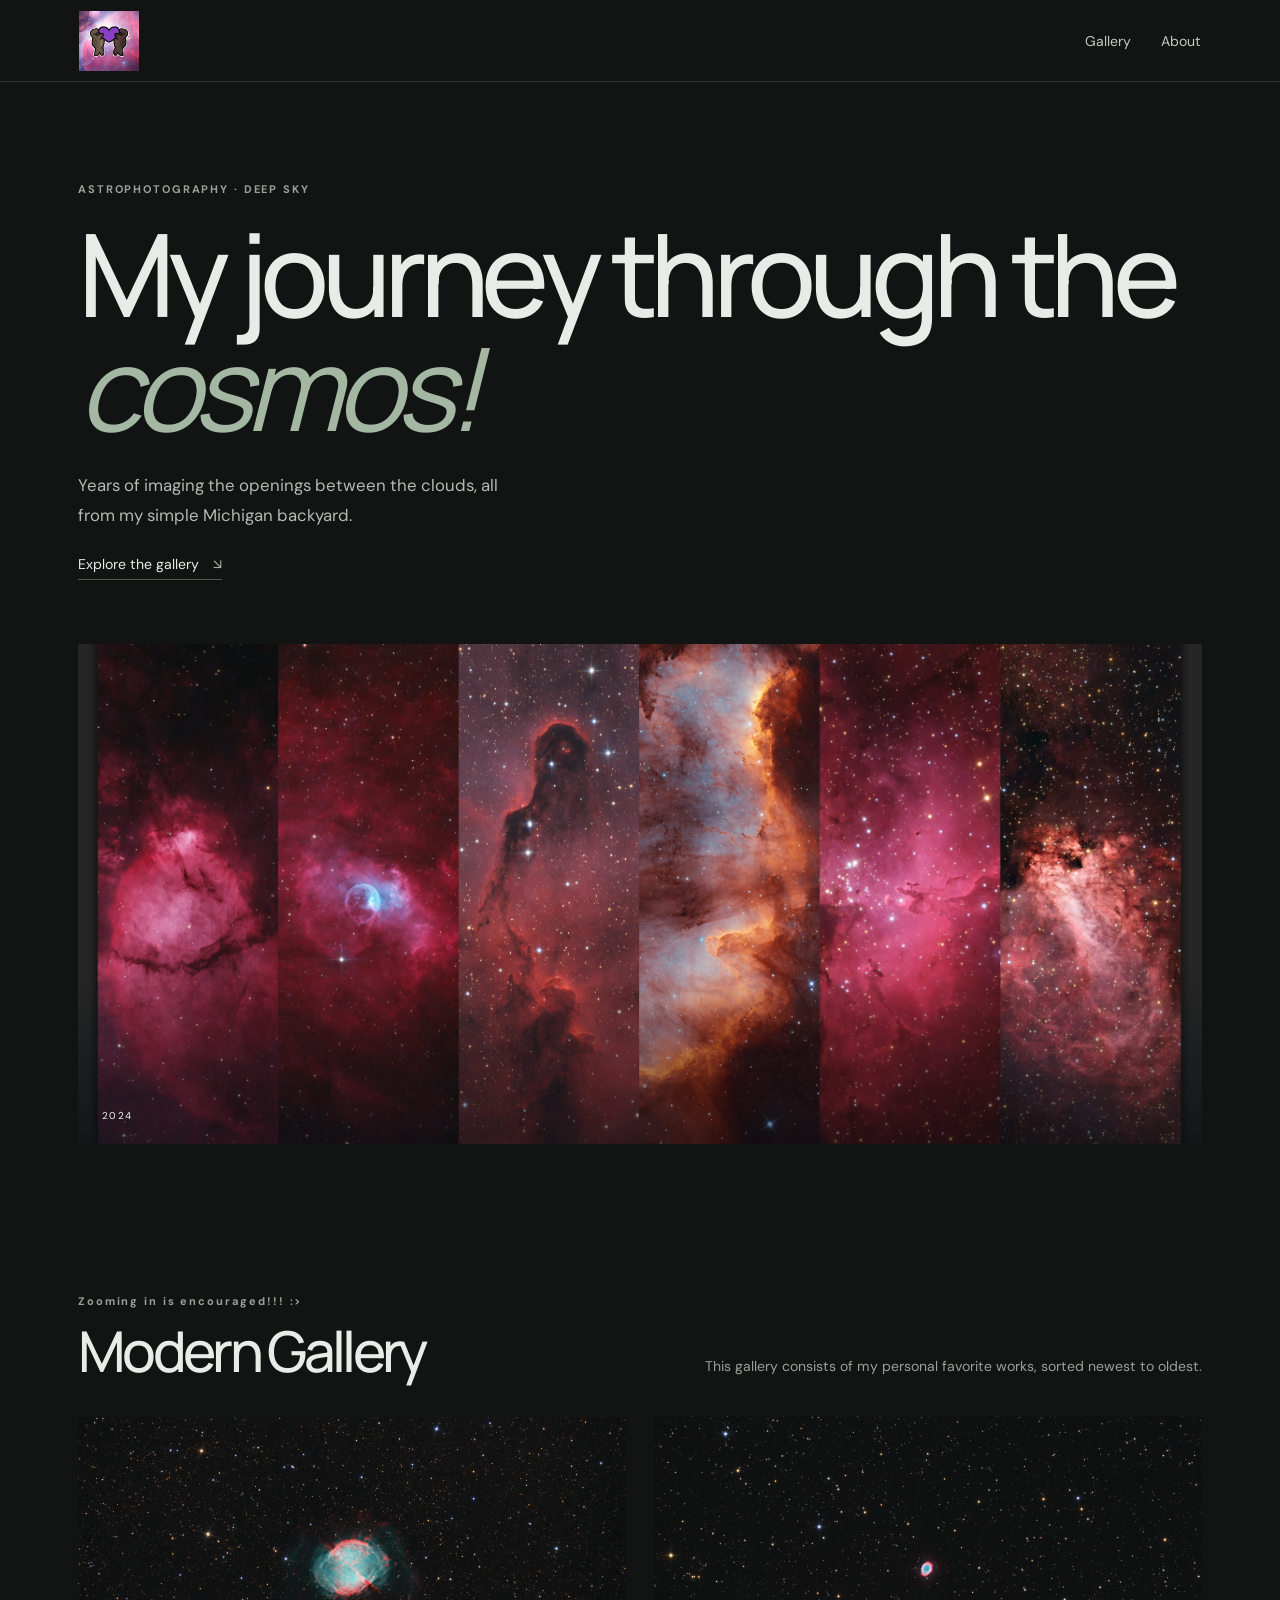
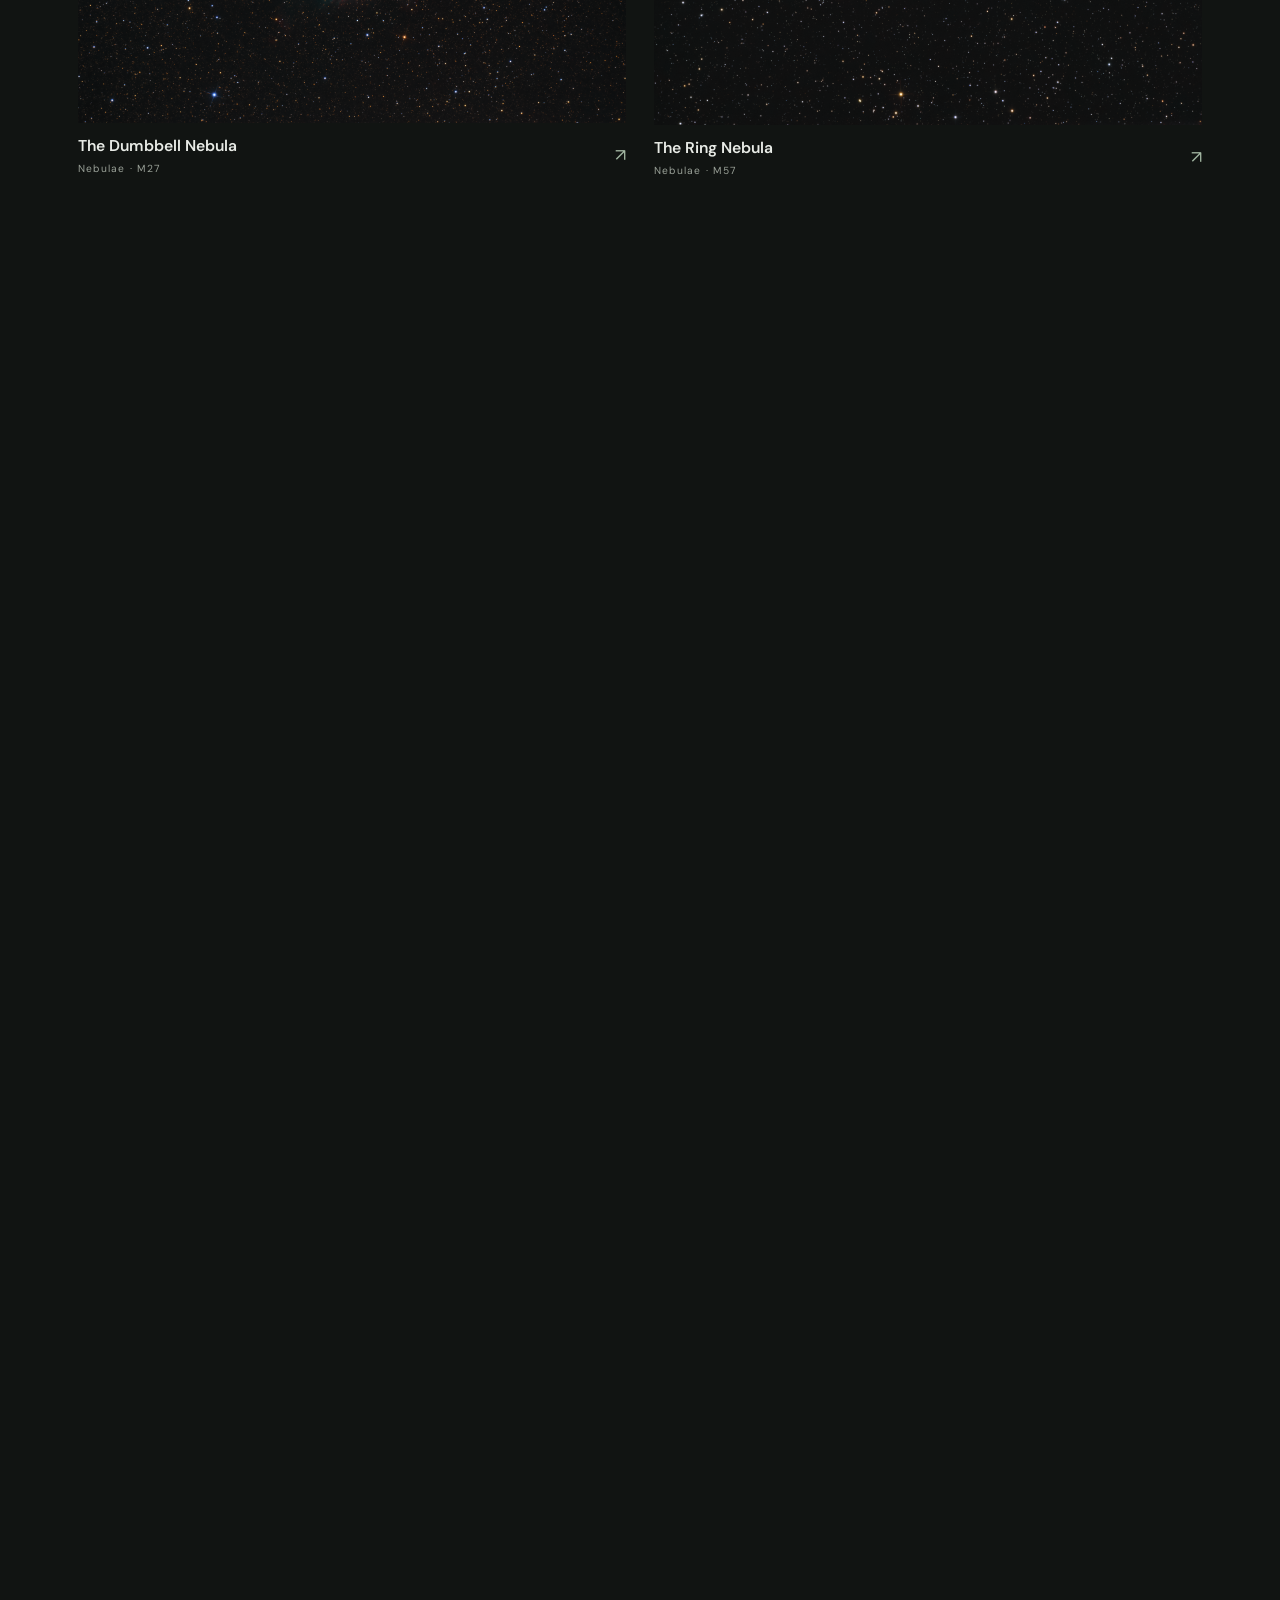
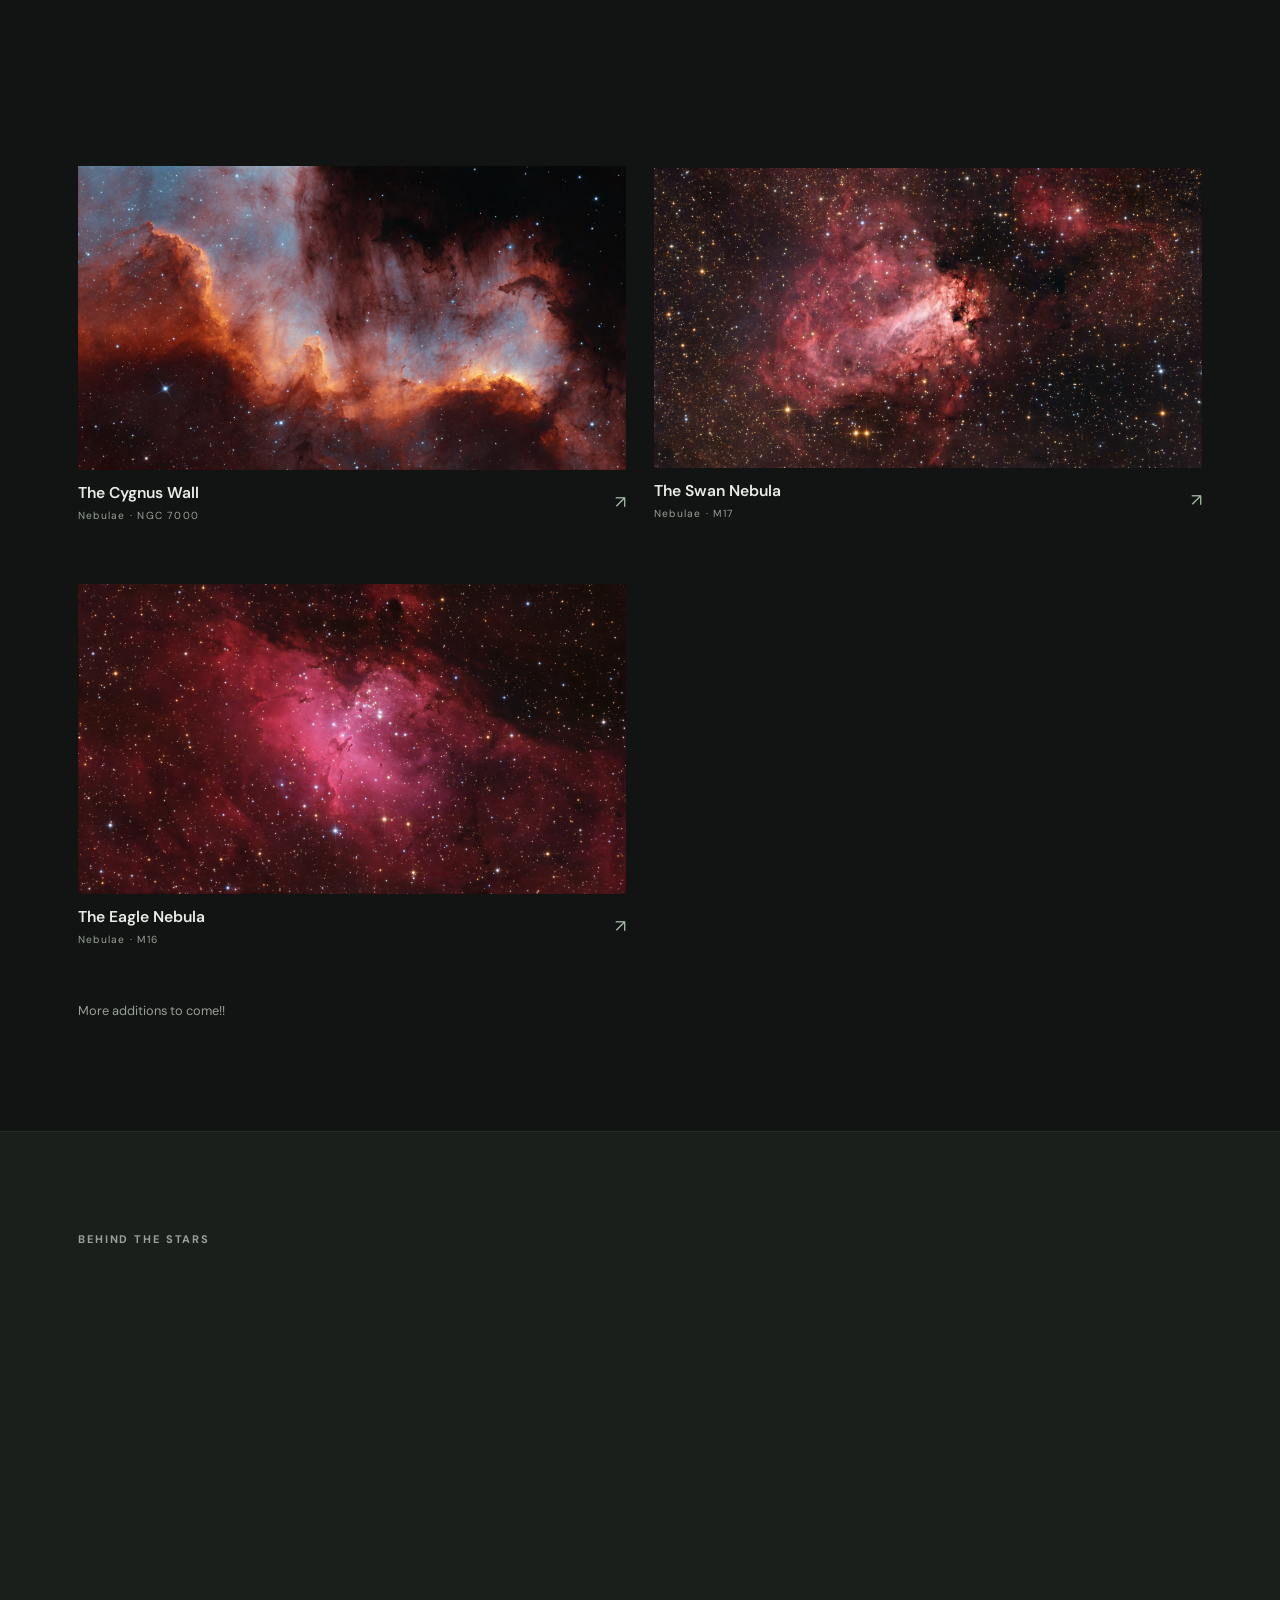
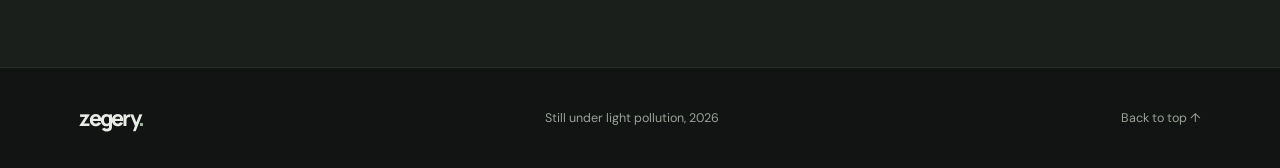
==== commit 54963dd2: "Update index.html" ====
--- a/index.html
+++ b/index.html
@@ -35,10 +35,10 @@
     <section class="gallery-section section-wrap" id="gallery">
       <div class="section-heading">
         <div>
-          <p class="eyebrow">SELECTED WORK</p>
-          <h2>Through the mirror</h2>
+          <p class="eyebrow">Zooming in is encouraged!!! :></p>
+          <h2>Modern Gallery</h2>
         </div>
-        <p class="section-note">An ever-expanding collection of my finest works :></p>
+        <p class="section-note">This gallery consists of my personal favorite works, sorted newest to oldest.</p>
       </div>
 
       <div class="gallery-grid" id="gallery-grid">
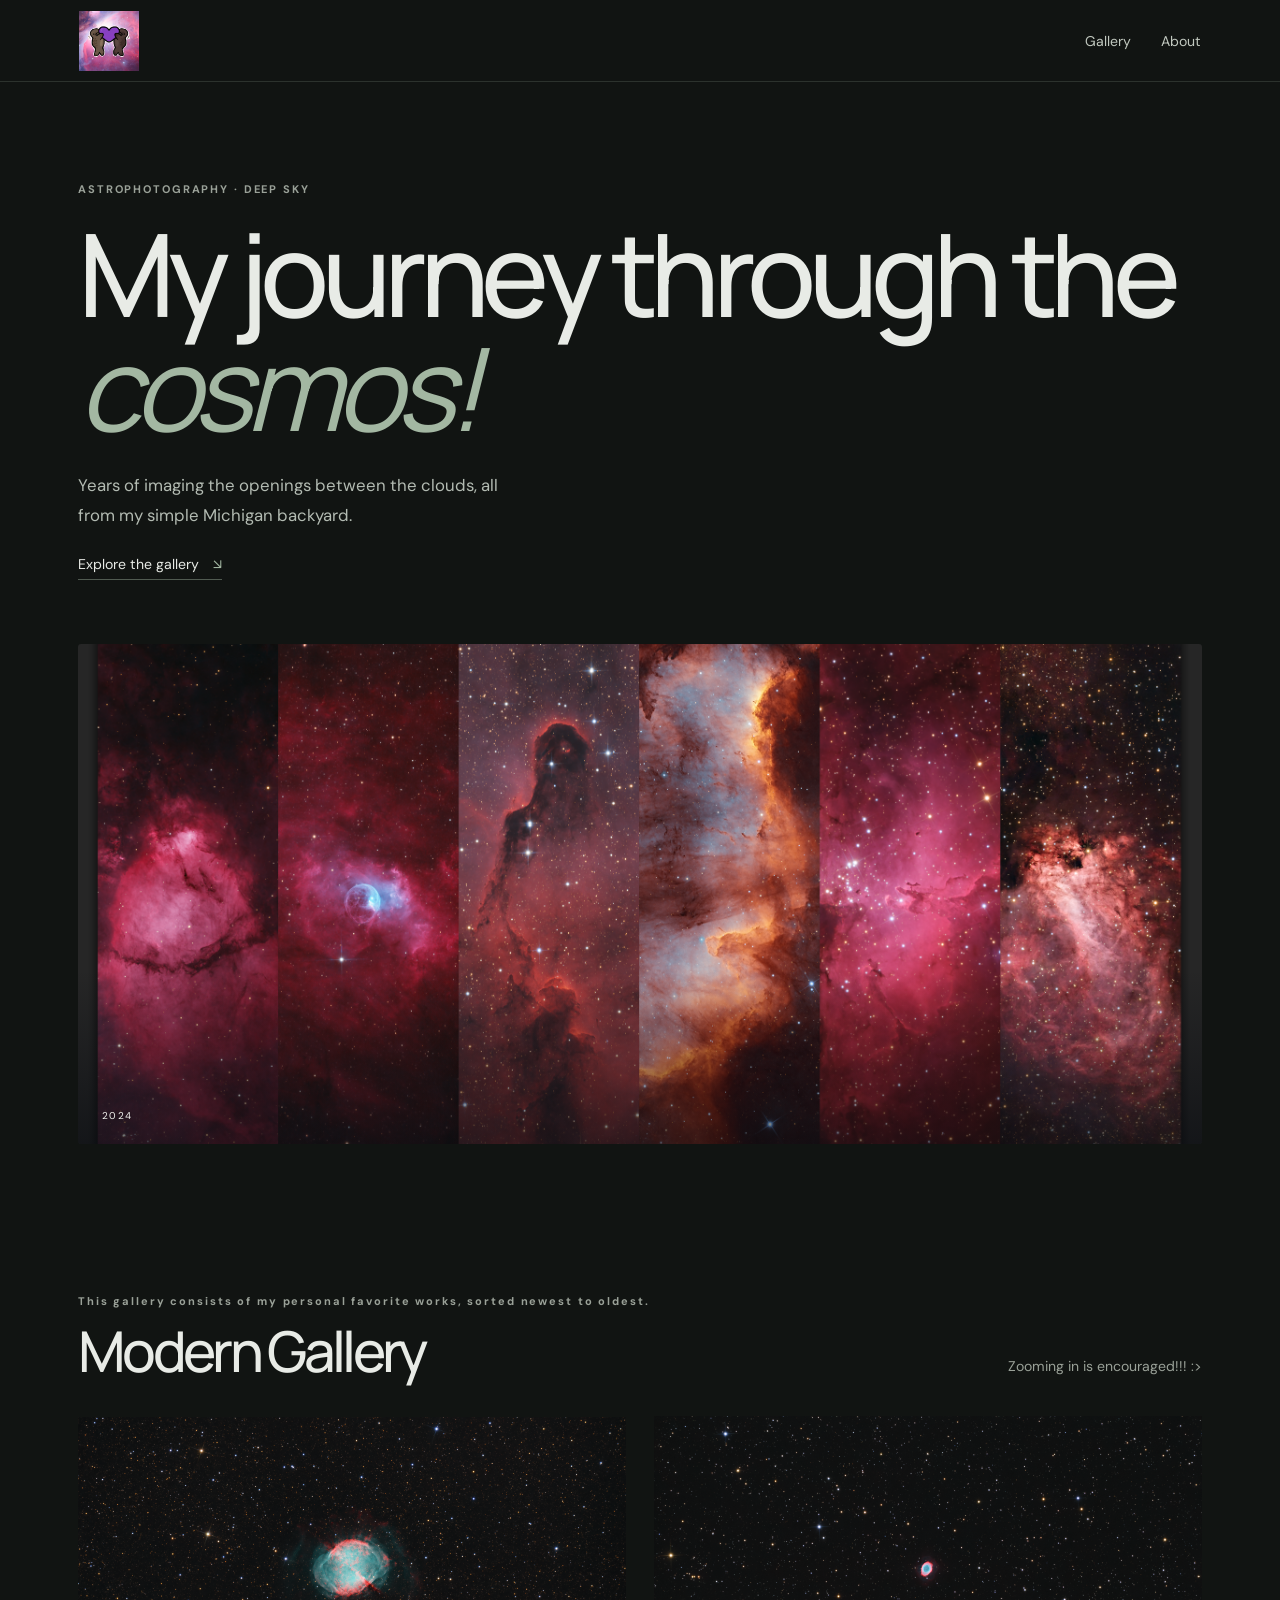
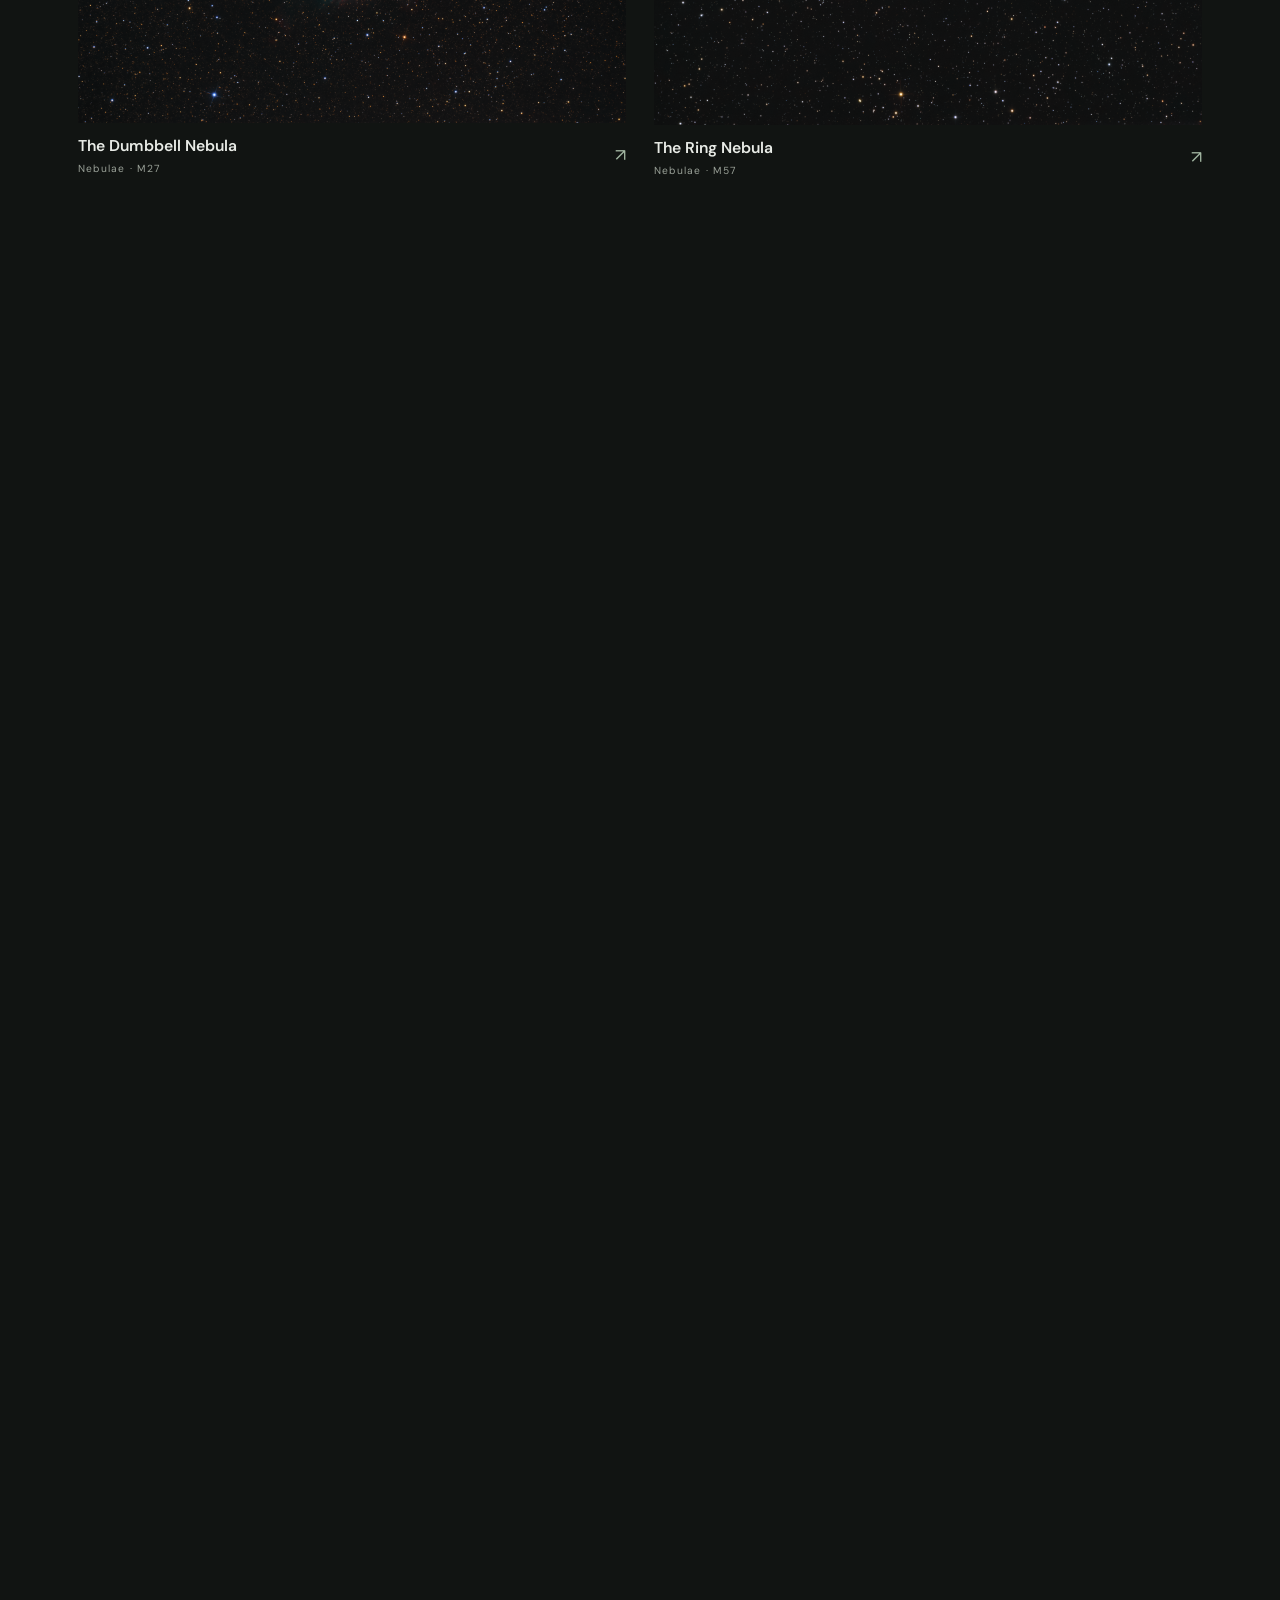
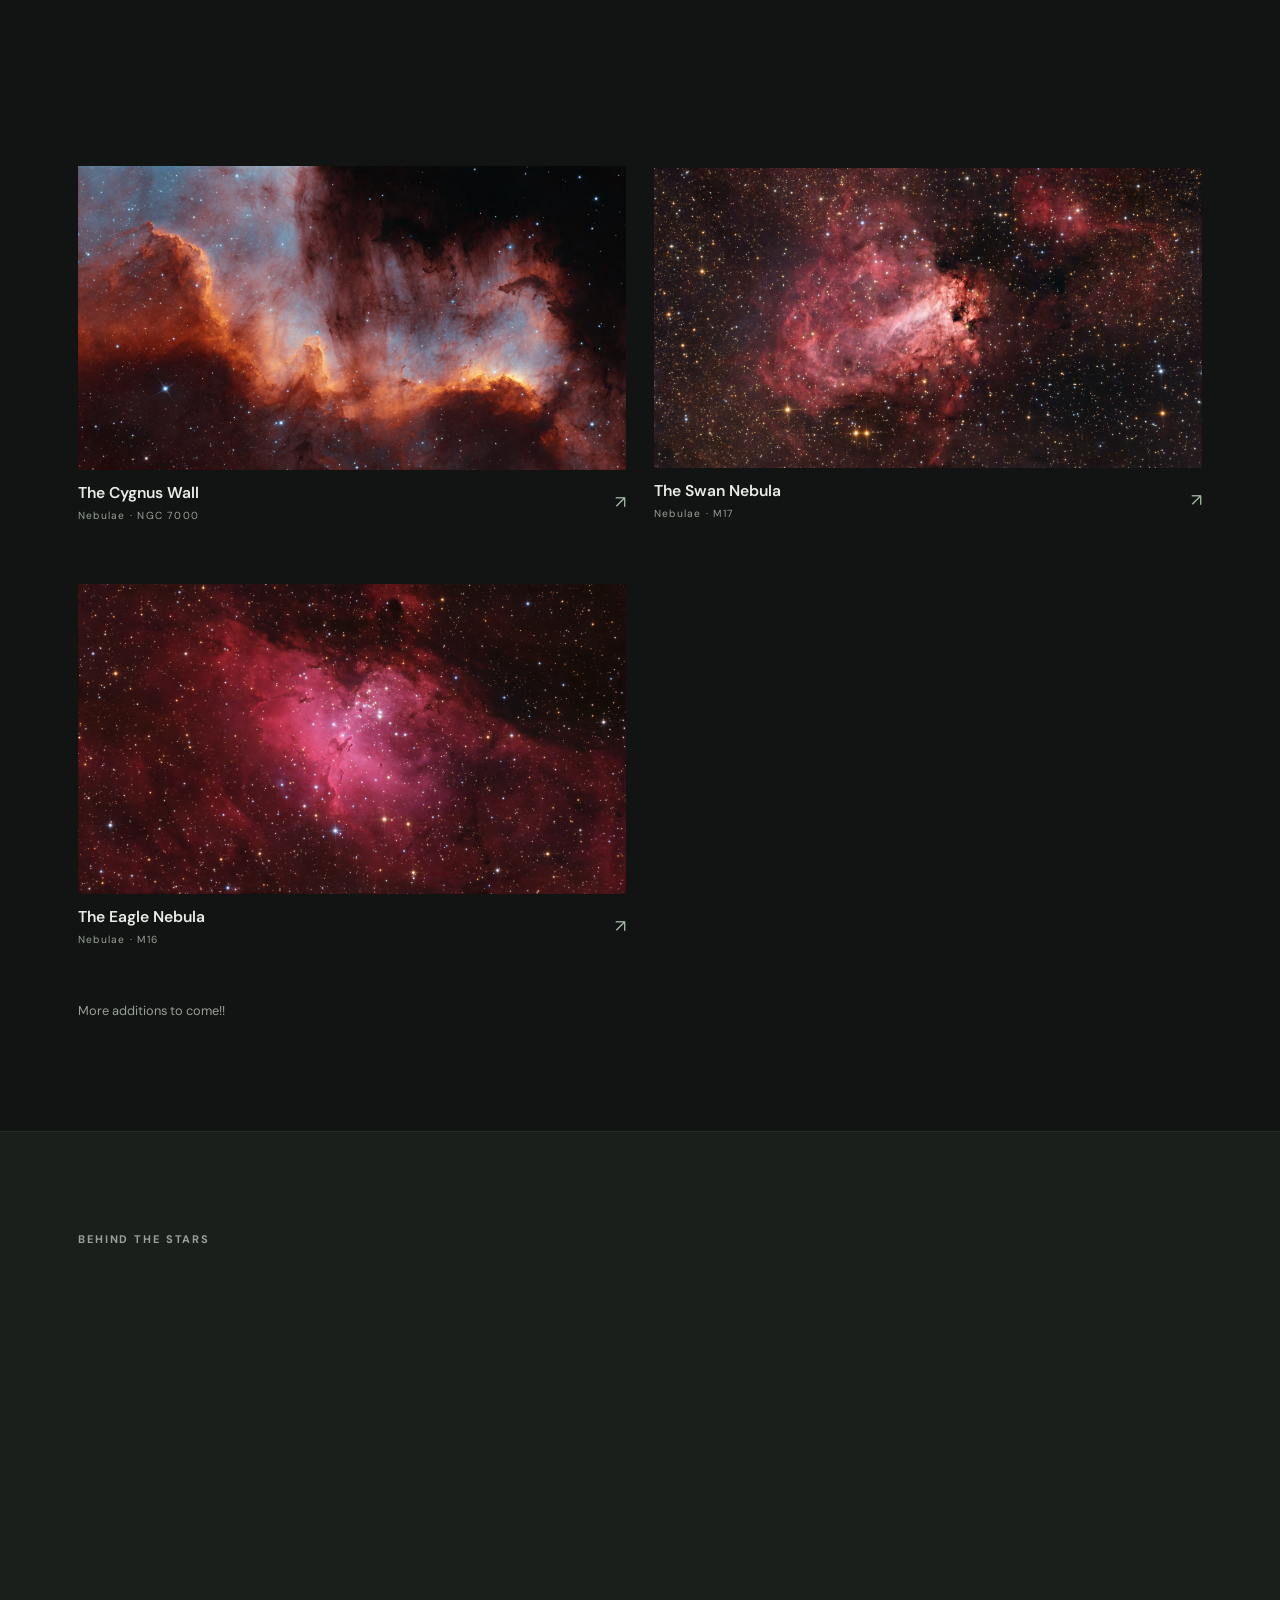
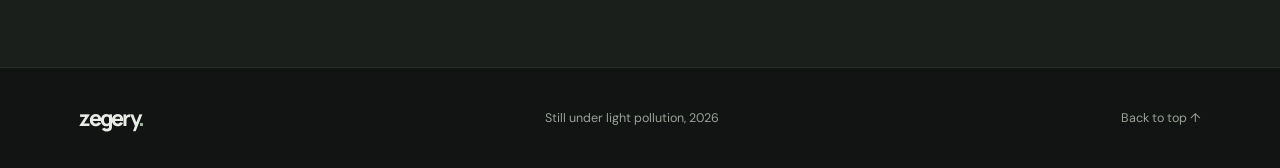
==== commit 2f30b71a: "Update index.html" ====
--- a/index.html
+++ b/index.html
@@ -35,10 +35,10 @@
     <section class="gallery-section section-wrap" id="gallery">
       <div class="section-heading">
         <div>
-          <p class="eyebrow">Zooming in is encouraged!!! :></p>
+          <p class="eyebrow">This gallery consists of my personal favorite works, sorted newest to oldest.</p>
           <h2>Modern Gallery</h2>
         </div>
-        <p class="section-note">This gallery consists of my personal favorite works, sorted newest to oldest.</p>
+        <p class="section-note">Zooming in is encouraged!!! :></p>
       </div>
 
       <div class="gallery-grid" id="gallery-grid">
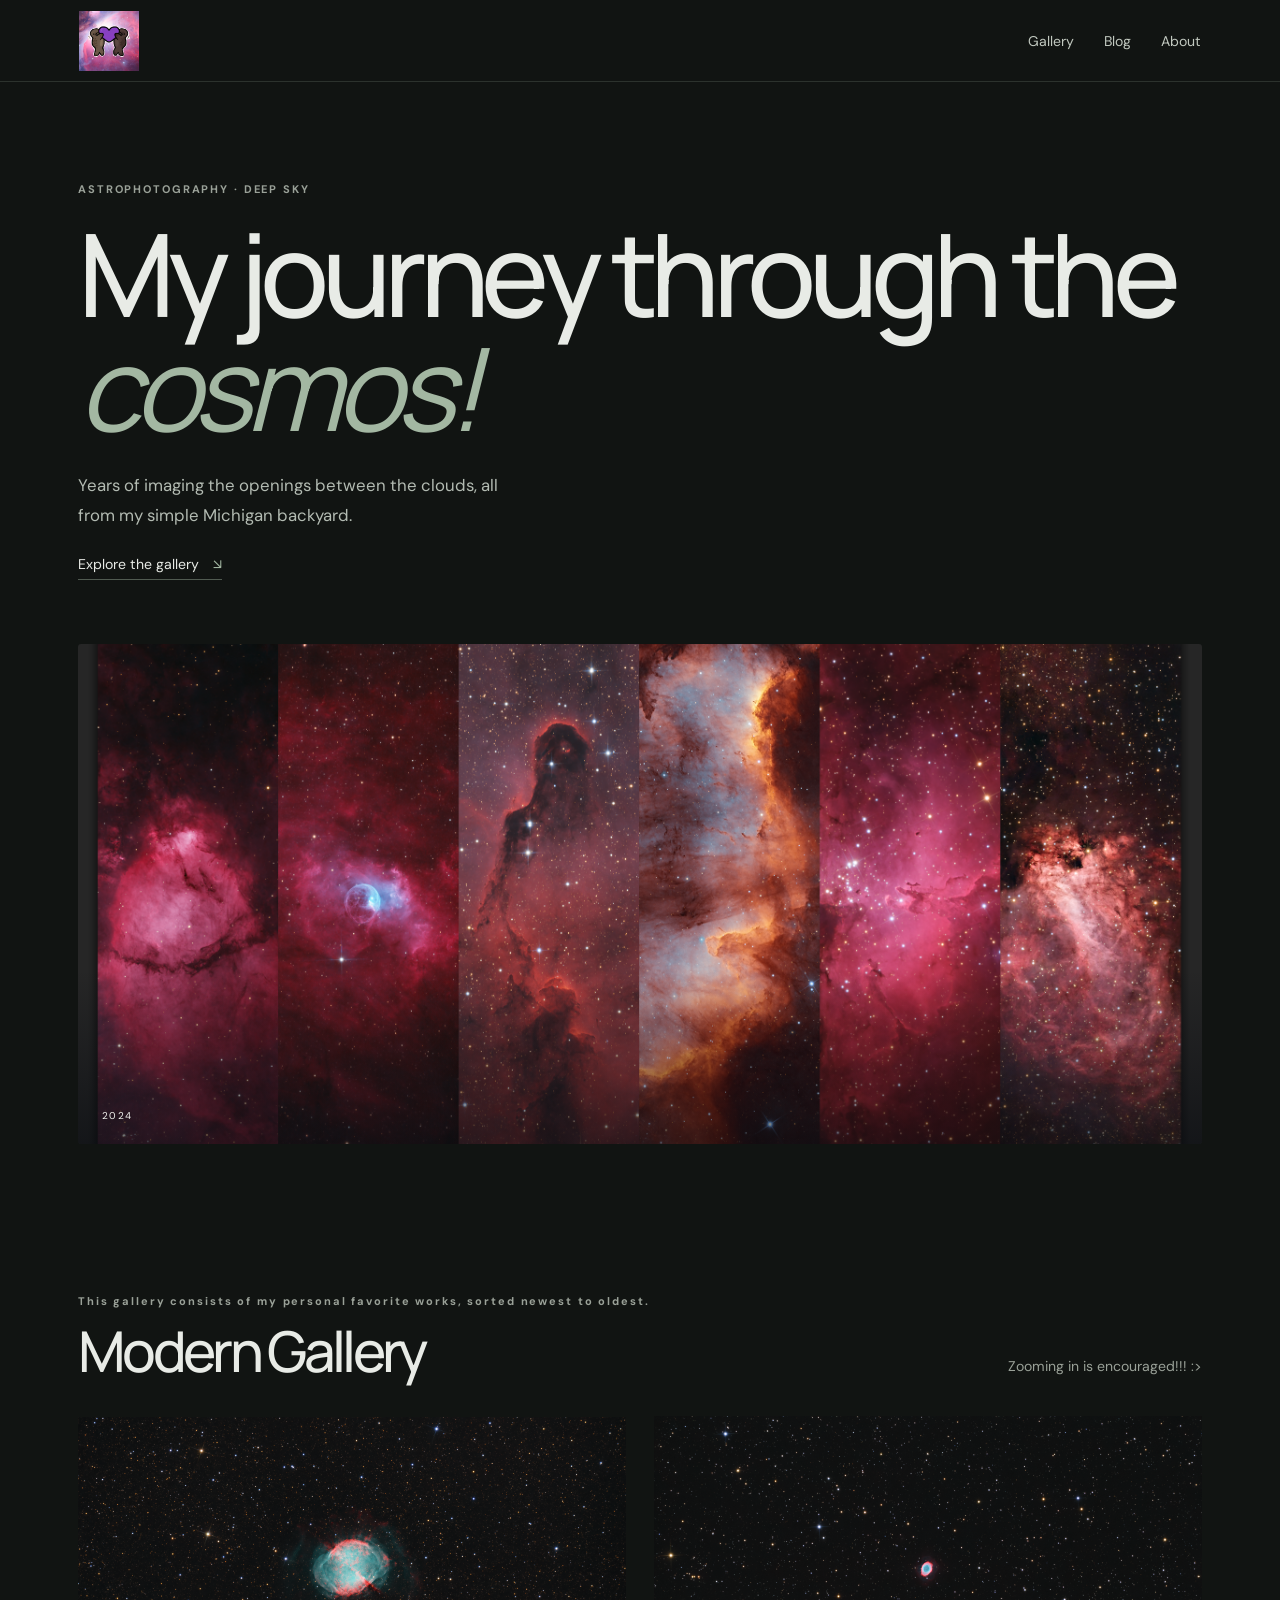
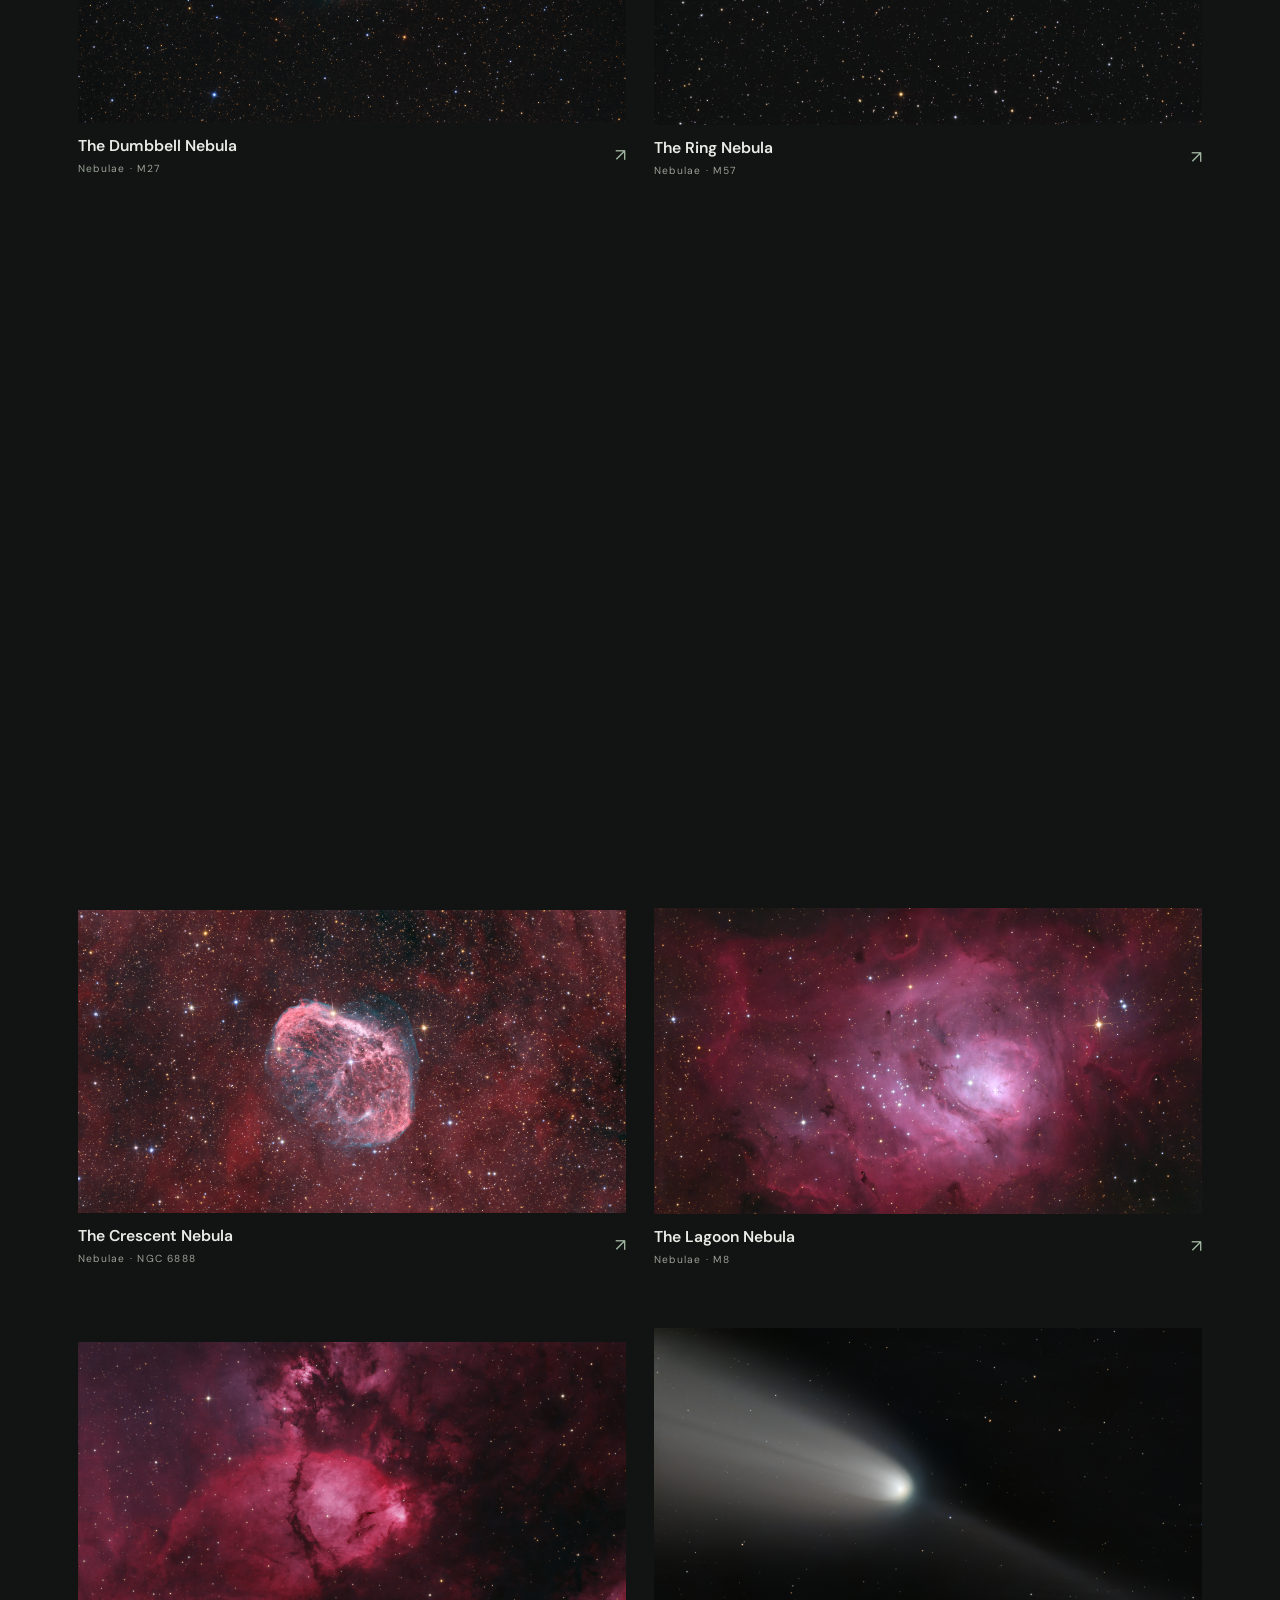
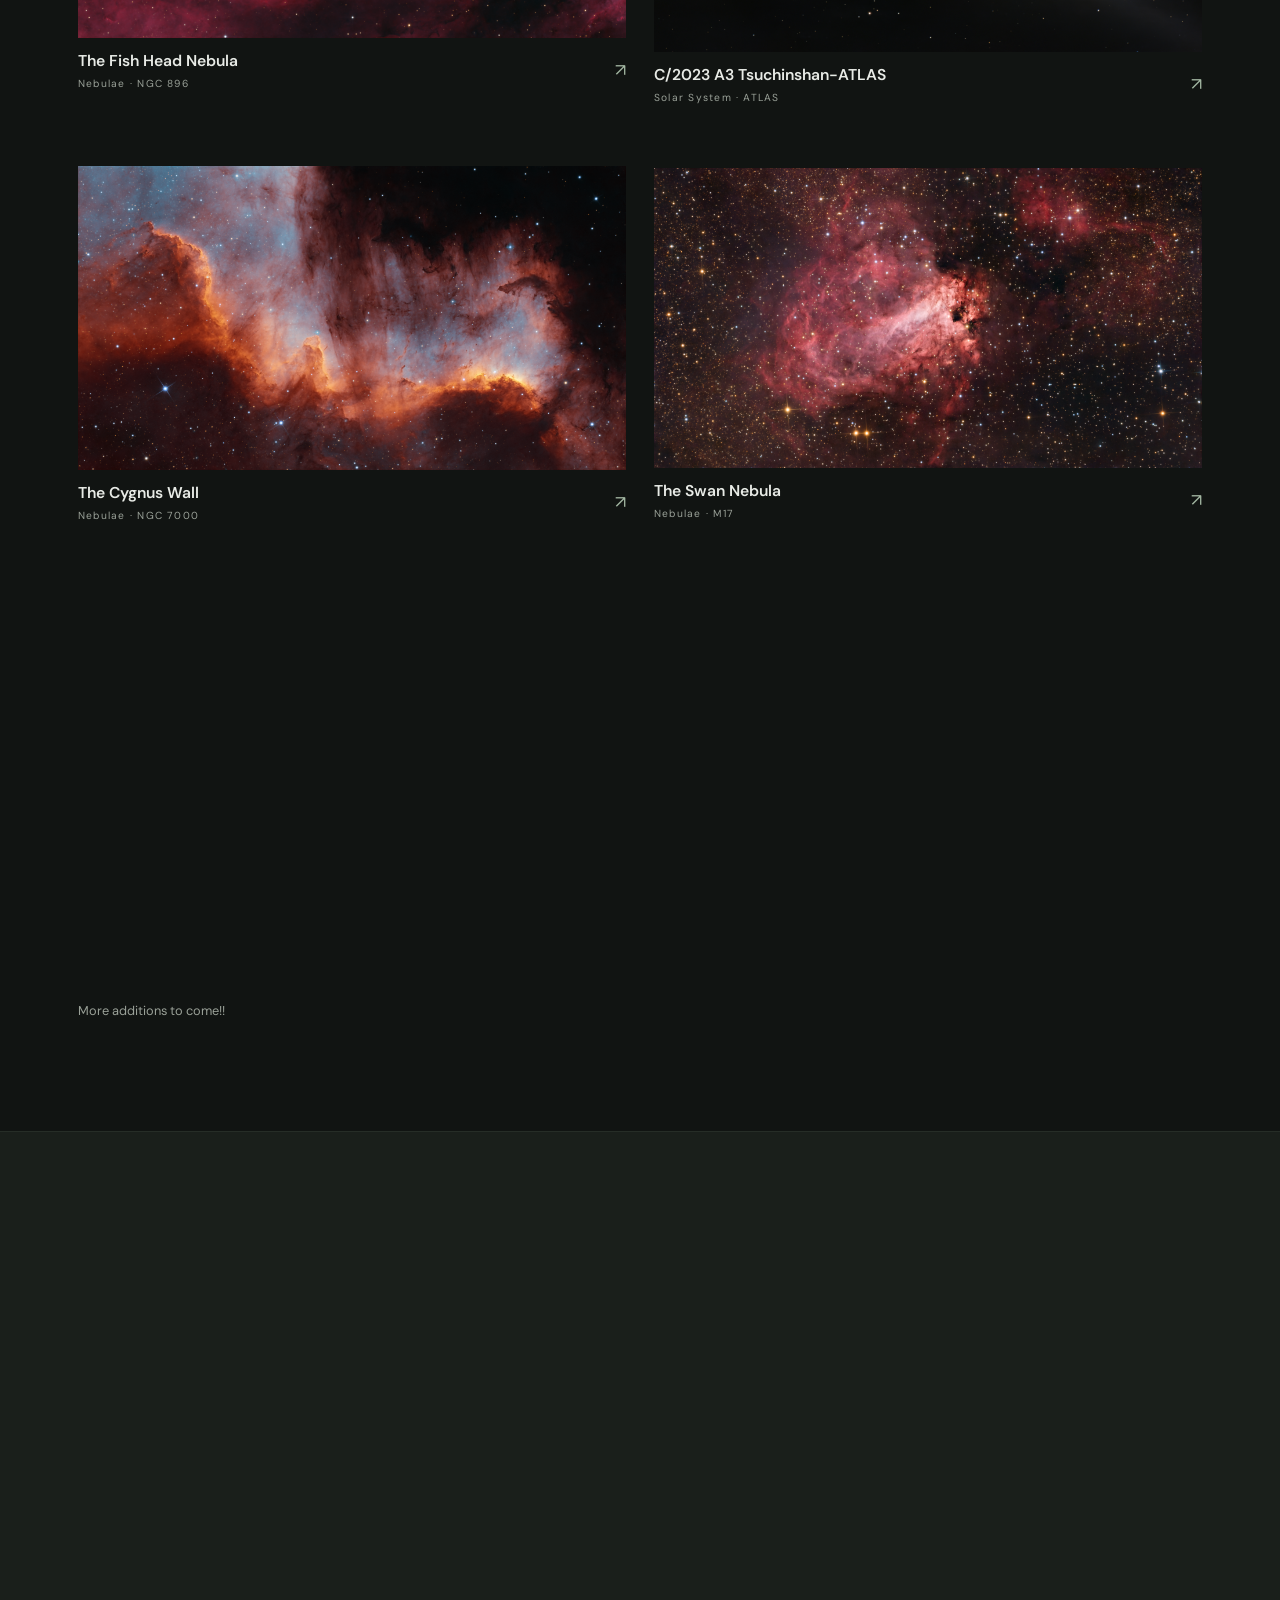
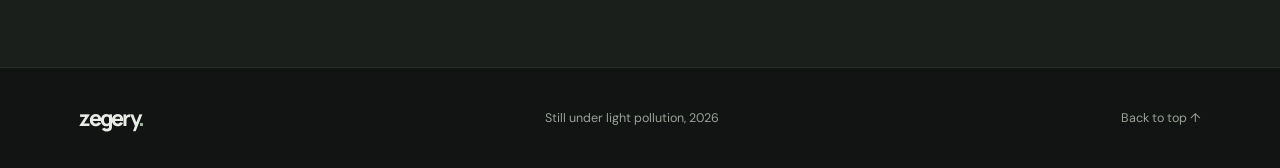
==== commit 6fca5001: "Add blog" ====
--- a/index.html
+++ b/index.html
@@ -17,6 +17,7 @@
     </a>
     <nav aria-label="Main navigation">
       <a href="#gallery">Gallery</a>
+	  <a href="blog.html">Blog</a>
       <a href="#about">About</a>
     </nav>
   </header>
--- a/styles.css
+++ b/styles.css
@@ -644,4 +644,106 @@
   }
 
   .photo-caption { padding-top: 15px; }
-}+}
+
+/* ── Blog Layout ── */
+.blog-section { max-width: var(--max); margin: 0 auto; padding: 70px 28px 110px; }
+
+.blog-grid {
+  display: grid;
+  grid-template-columns: repeat(auto-fill, minmax(320px, 1fr));
+  gap: 28px;
+}
+
+.blog-card {
+  display: block;
+  padding: 24px;
+  border: 1px solid var(--line);
+  border-radius: 6px;
+  background: var(--paper);
+  color: inherit;
+  text-decoration: none;
+  transition: border-color .2s, transform .2s;
+}
+
+.blog-card:hover {
+  border-color: var(--accent);
+  transform: translateY(-2px);
+}
+
+.blog-card-header { margin-bottom: 12px; }
+
+.blog-meta {
+  display: block;
+  font-size: .72rem;
+  color: var(--muted);
+  letter-spacing: .08em;
+  margin-bottom: 8px;
+}
+
+.blog-card-title {
+  display: block;
+  font: 600 1.1rem/1.3 "Manrope", sans-serif;
+  letter-spacing: -.02em;
+  margin: 0;
+}
+
+.blog-excerpt {
+  margin: 0;
+  color: #646b63;
+  font-size: .92rem;
+  line-height: 1.65;
+}
+
+/* ── Individual Post Layout ── */
+.post-layout {
+  max-width: 780px;
+  margin: 0 auto;
+  padding: 80px 28px 100px;
+}
+
+.post-header { margin-bottom: 40px; }
+
+.post-meta {
+  display: block;
+  font-size: .78rem;
+  color: var(--muted);
+  letter-spacing: .06em;
+  margin-bottom: 12px;
+}
+
+.post-header h1 {
+  margin: 0 0 24px;
+  font: 500 clamp(2rem, 5vw, 2.8rem)/1.15 "Manrope", sans-serif;
+  letter-spacing: -.05em;
+}
+
+.post-hero {
+  width: 100%;
+  height: auto;
+  border-radius: 4px;
+  margin-bottom: 40px;
+}
+
+.post-body {
+  font-size: 1.05rem;
+  line-height: 1.8;
+  color: #b3bbb2;
+}
+
+.post-body h2 {
+  font: 600 1.4rem/1.3 "Manrope", sans-serif;
+  margin: 48px 0 20px;
+  letter-spacing: -.02em;
+}
+
+.post-body p { margin: 0 0 24px; }
+
+.post-body img {
+  width: 100%;
+  height: auto;
+  border-radius: 4px;
+  margin: 28px 0;
+}
+
+.post-footer { margin-top: 60px; padding-top: 24px; border-top: 1px solid var(--line); }
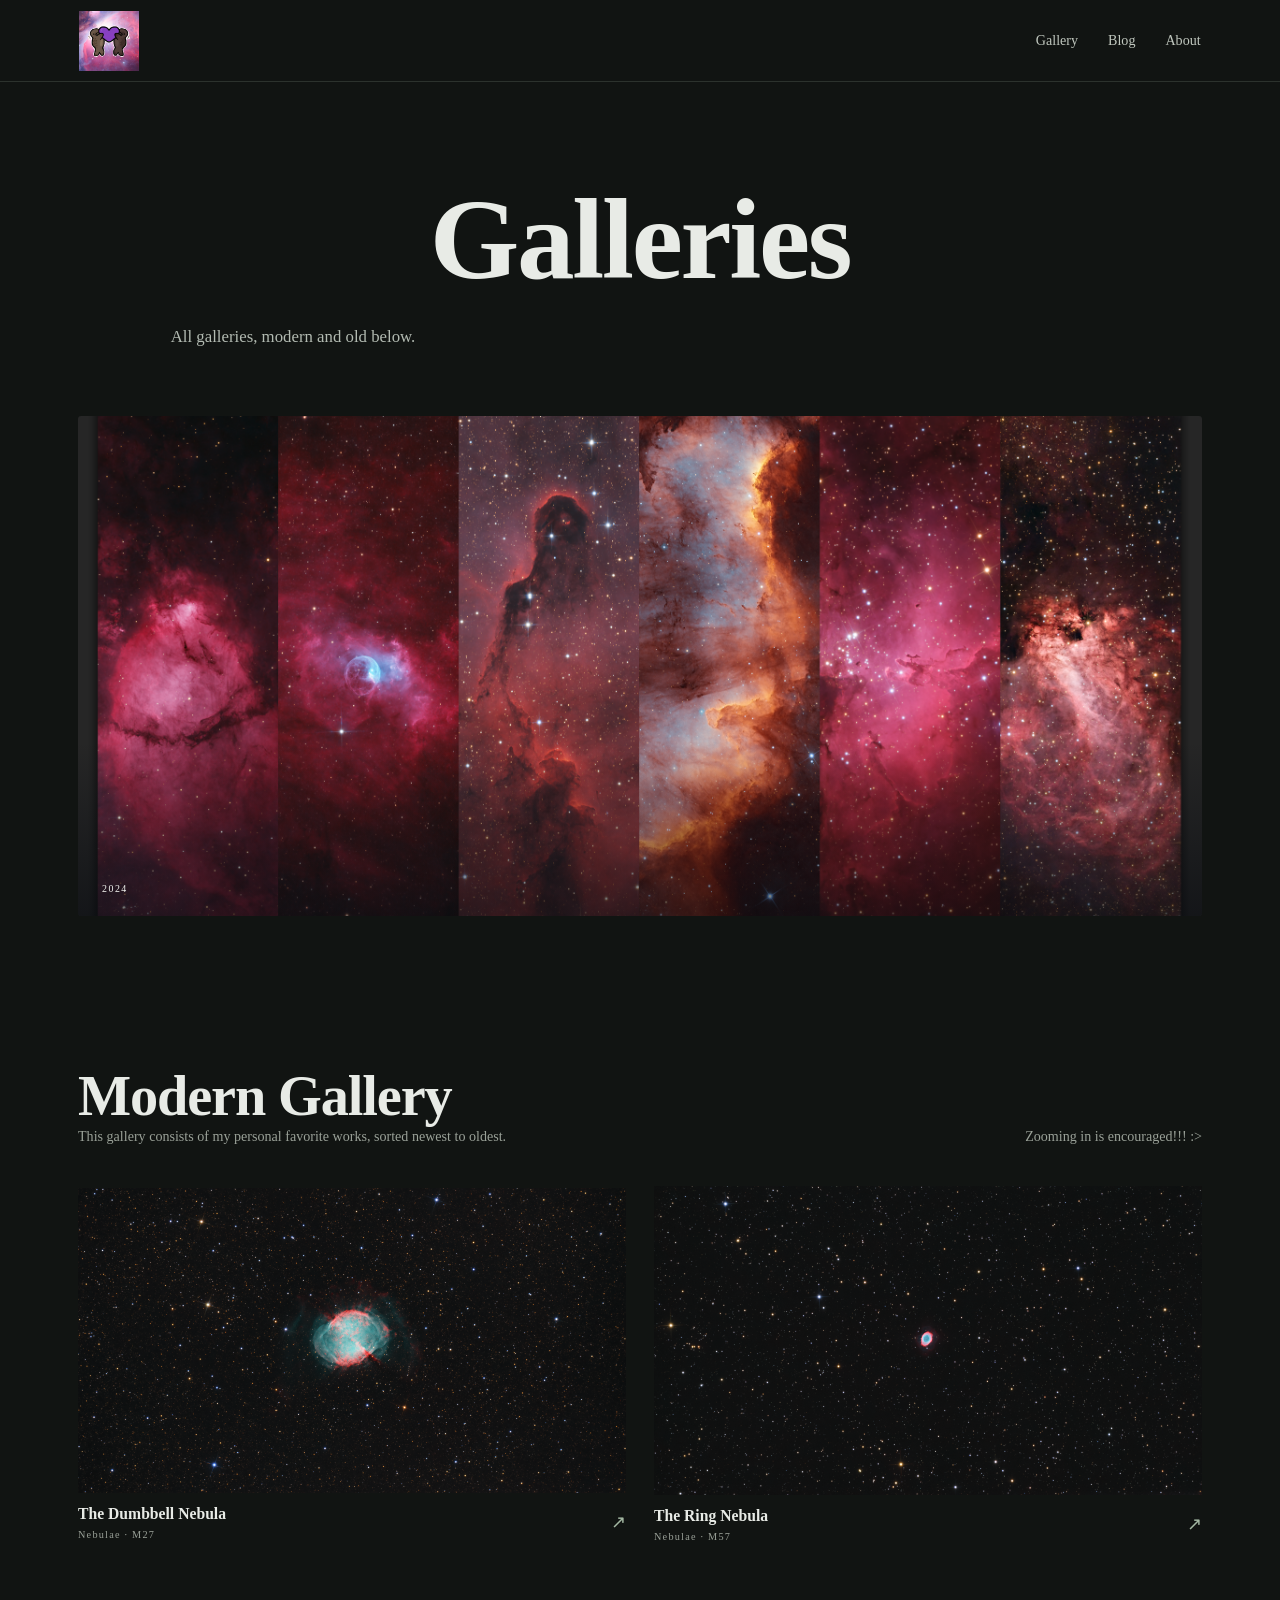
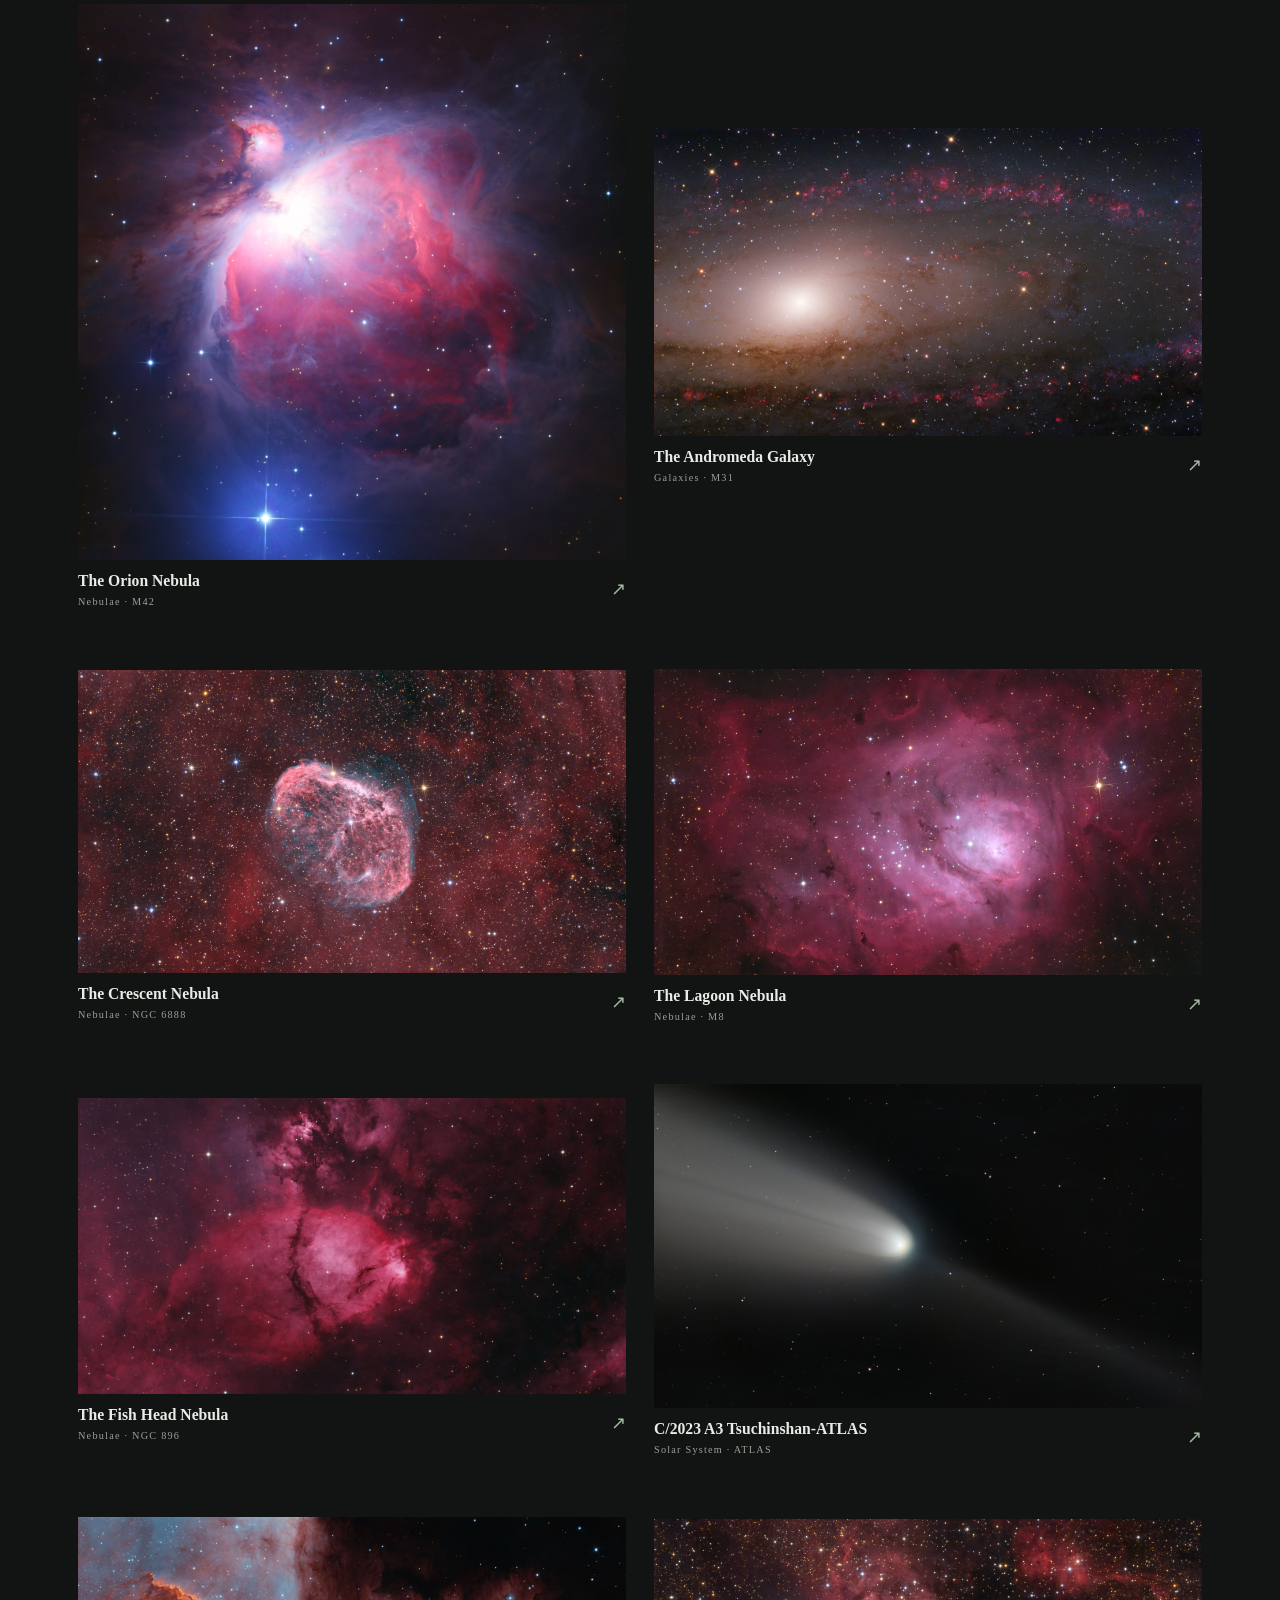
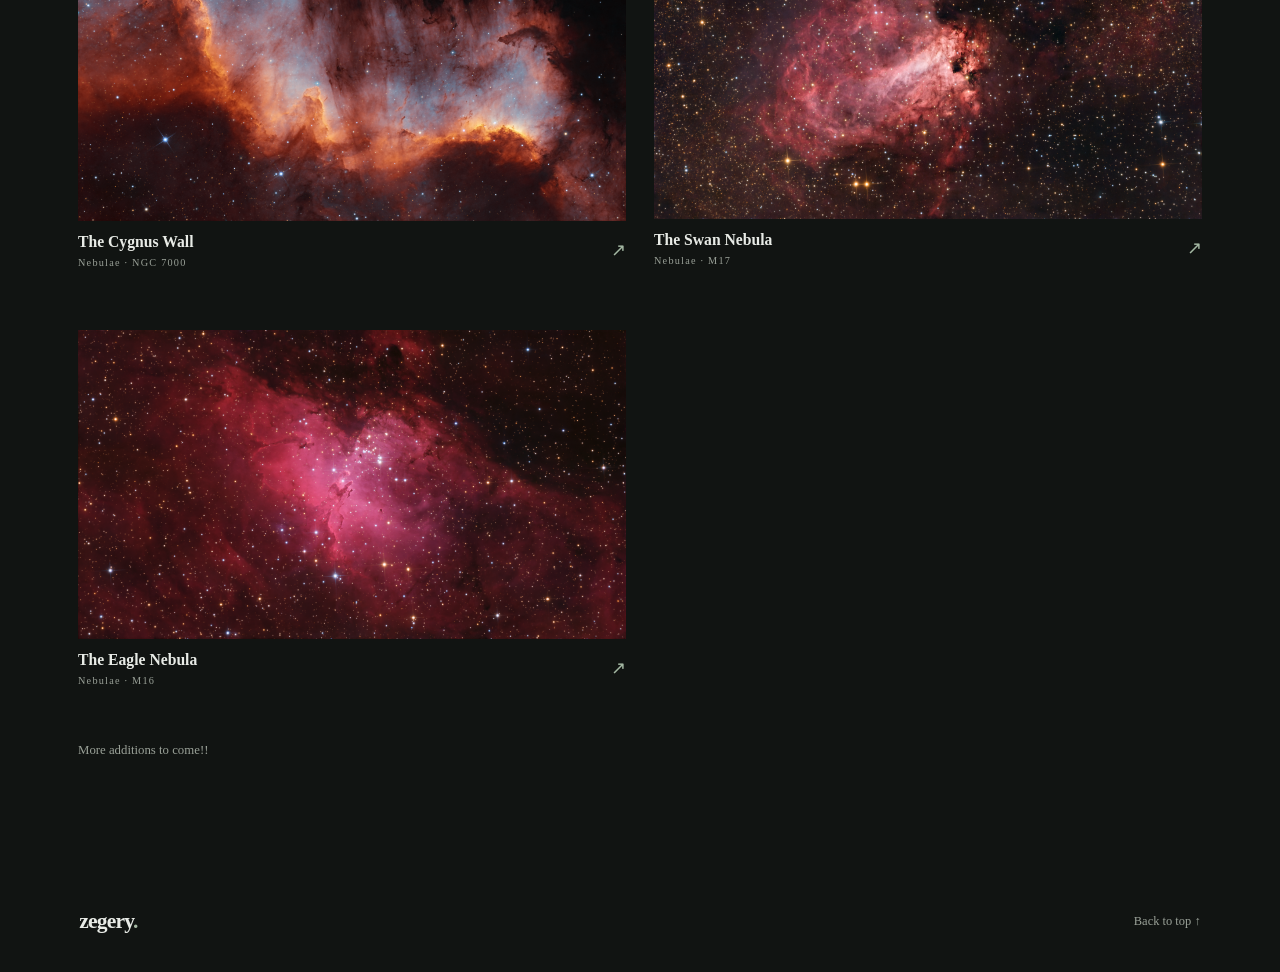
==== commit 48ce4ed6: "Deslopify the home page" ====
--- a/index.html
+++ b/index.html
@@ -17,17 +17,15 @@
     </a>
     <nav aria-label="Main navigation">
       <a href="#gallery">Gallery</a>
-	  <a href="blog.html">Blog</a>
+      <a href="blog.html">Blog</a>
       <a href="#about">About</a>
     </nav>
   </header>
 
   <main>
-    <section class="hero" aria-labelledby="hero-title">
-      <p class="eyebrow">ASTROPHOTOGRAPHY · DEEP SKY</p>
-      <h1 id="hero-title">My journey through the <em>cosmos!</em></h1>
-      <p class="hero-copy">Years of imaging the openings between the clouds, all from my simple Michigan backyard.</p>
-      <a class="text-link" href="#gallery">Explore the gallery <span aria-hidden="true">↘</span></a>
+    <section class="hero" aria-labelledby="hero-title" style="text-align: center;">
+      <h1 id="hero-title">Galleries</h1>
+      <p class="hero-copy">All galleries, modern and old below.</p>
       <div class="hero-art" role="img" aria-label="collage.png">
         <div class="hero-art-label"><span>2024</span><span></span></div>
       </div>
@@ -36,8 +34,8 @@
     <section class="gallery-section section-wrap" id="gallery">
       <div class="section-heading">
         <div>
-          <p class="eyebrow">This gallery consists of my personal favorite works, sorted newest to oldest.</p>
           <h2>Modern Gallery</h2>
+          <p class="section-note">This gallery consists of my personal favorite works, sorted newest to oldest.</p>
         </div>
         <p class="section-note">Zooming in is encouraged!!! :></p>
       </div>
@@ -145,49 +143,12 @@
       </div>
       <p class="edit-note">More additions to come!!</p>
     </section>
-
-    <section class="about-section" id="about">
-      <div class="about-inner">
-        <p class="eyebrow">BEHIND THE STARS</p>
-        <h2>About Me</h2>
-        <div class="about-columns">
-          <p class="about-lead">I'm Zegery, unveiling the secrets of the night sky from my light-polluted backyard.</p>
-          <div>
-            <p>This site is my personal gallery for all of my works, including image details, and my stories.</p>
-            <p class="edit-note">Still a work in progress!</p>
-            <a class="text-link" href="https://www.instagram.com/astrozegery/">Contact on Instagram <span aria-hidden="true">↗</span></a>
-          </div>
-        </div>
-      </div>
-    </section>
   </main>
 
   <footer class="site-footer">
     <a class="wordmark" href="#">zegery<span>.</span></a>
-    <p>Still under light pollution, <span id="year"></span></p>
+    <p><span id="year"></span></p>
     <a href="#top" class="back-top">Back to top ↑</a>
   </footer>
-
-  <dialog class="lightbox" id="lightbox" aria-labelledby="lightbox-title">
-    <button class="lightbox-close" type="button" aria-label="Close image viewer">×</button>
-    
-    <div class="lightbox-media">
-      <div class="zoom-controls">
-        <button class="zoom-btn zoom-out" type="button" aria-label="Zoom out">−</button>
-        <button class="zoom-btn zoom-reset" type="button" aria-label="Reset zoom">↺</button>
-        <button class="zoom-btn zoom-in" type="button" aria-label="Zoom in">+</button>
-      </div>
-      <div class="zoom-wrapper">
-        <img id="lightbox-image" src="" alt="">
-      </div>
-    </div>
-    
-    <div class="lightbox-info">
-      <p class="eyebrow" id="lightbox-category"></p>
-      <h2 id="lightbox-title"></h2>
-      <p id="lightbox-description"></p>
-      <p class="lightbox-details" id="lightbox-details"></p>
-    </div>
-  </dialog>
 </body>
 </html>
--- a/styles.css
+++ b/styles.css
@@ -1,4 +1,4 @@
-@import url('https://fonts.googleapis.com/css2?family=DM+Sans:wght@400;500;600;700&family=Manrope:wght@400;500;600;700;800&display=swap');
+/* Google Fonts import removed; Rockwell is a system font */
 
 :root {
   --paper: #f7f7f4;
@@ -19,7 +19,7 @@
   margin: 0; 
   background: var(--paper); 
   color: var(--ink); 
-  font-family: "DM Sans", sans-serif; 
+  font-family: 'Rockwell', serif; 
   -webkit-font-smoothing: antialiased; 
 }
 
@@ -36,8 +36,8 @@
 }
 
 .wordmark { 
-  font: 800 1.35rem "Manrope", sans-serif; 
-  letter-spacing: -.08em; 
+  font: 700 1.35rem 'Rockwell', serif; 
+  letter-spacing: -.04em; 
 }
 
 .wordmark span { color: var(--accent); }
@@ -66,9 +66,9 @@
 }
 
 h1, h2 { 
-  font-family: "Manrope", sans-serif; 
-  font-weight: 500; 
-  letter-spacing: -.065em; 
+  font-family: 'Rockwell', serif; 
+  font-weight: 600; 
+  letter-spacing: -.02em; 
 }
 
 h1 { 
@@ -255,8 +255,8 @@
 .about-lead { 
   margin: 0; 
   max-width: 450px; 
-  font: 500 clamp(1.5rem, 3vw, 2.3rem)/1.35 "Manrope", sans-serif; 
-  letter-spacing: -.04em; 
+  font: 500 clamp(1.5rem, 3vw, 2.3rem)/1.35 'Rockwell', serif; 
+  letter-spacing: -.02em; 
 }
 
 .about-columns > div > p:not(.edit-note) { 
@@ -482,48 +482,6 @@
   -webkit-user-drag: none;
 }
 
-/* Zoom wrapper transition + pan override */
-.zoom-wrapper {
-  display: block;
-  transform-origin: center center;
-  transition: transform 0.2s cubic-bezier(0.22, 1, 0.36, 1);
-  will-change: transform;
-}
-
-/* CRITICAL: Disable transition during drag to prevent jitter/teleport */
-.zoom-wrapper.is-panning {
-  transition: none !important;
-}
-
-.lightbox-media { 
-  position: relative;
-  display: flex; 
-  align-items: center;
-  justify-content: center;
-  overflow: hidden; 
-  border-radius: 4px;
-  background: transparent;
-  max-height: 70vh; 
-  width: 100%;
-  max-width: 100%;
-  margin: 0 auto;
-  touch-action: none;
-  cursor: grab;
-}
-
-.lightbox-media:active { 
-  cursor: grabbing; 
-}
-
-.lightbox-media img { 
-  max-width: 100%; 
-  max-height: 70vh; 
-  object-fit: contain; 
-  display: block; 
-  user-select: none;
-  -webkit-user-drag: none;
-}
-
 /* FIX 2: Ensure container dimensions are stable for panning math */
 .lightbox-media::before {
   content: "";
@@ -683,8 +641,8 @@
 
 .blog-card-title {
   display: block;
-  font: 600 1.1rem/1.3 "Manrope", sans-serif;
-  letter-spacing: -.02em;
+  font: 600 1.1rem/1.3 'Rockwell', serif;
+  letter-spacing: 0;
   margin: 0;
 }
 
@@ -714,8 +672,8 @@
 
 .post-header h1 {
   margin: 0 0 24px;
-  font: 500 clamp(2rem, 5vw, 2.8rem)/1.15 "Manrope", sans-serif;
-  letter-spacing: -.05em;
+  font: 500 clamp(2rem, 5vw, 2.8rem)/1.15 'Rockwell', serif;
+  letter-spacing: -.03em;
 }
 
 .post-hero {
@@ -732,9 +690,9 @@
 }
 
 .post-body h2 {
-  font: 600 1.4rem/1.3 "Manrope", sans-serif;
+  font: 600 1.4rem/1.3 'Rockwell', serif;
   margin: 48px 0 20px;
-  letter-spacing: -.02em;
+  letter-spacing: 0;
 }
 
 .post-body p { margin: 0 0 24px; }
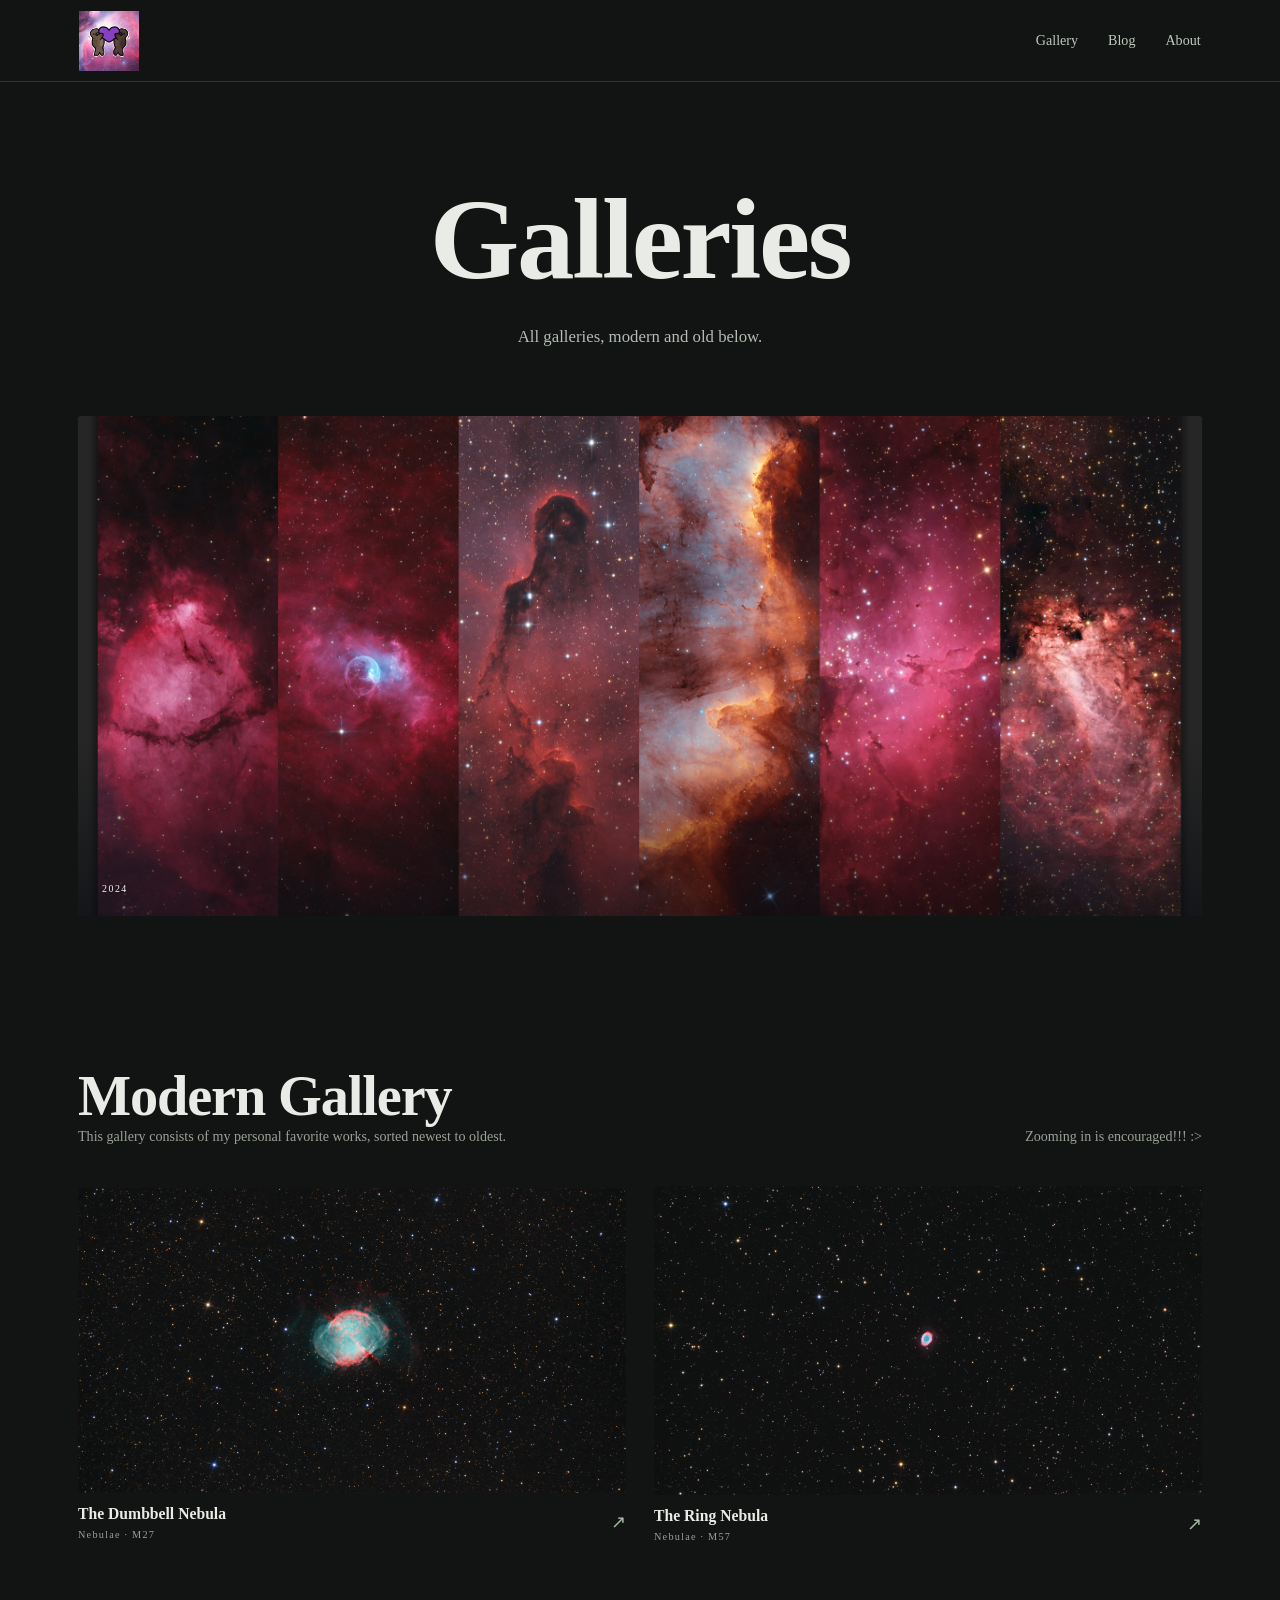
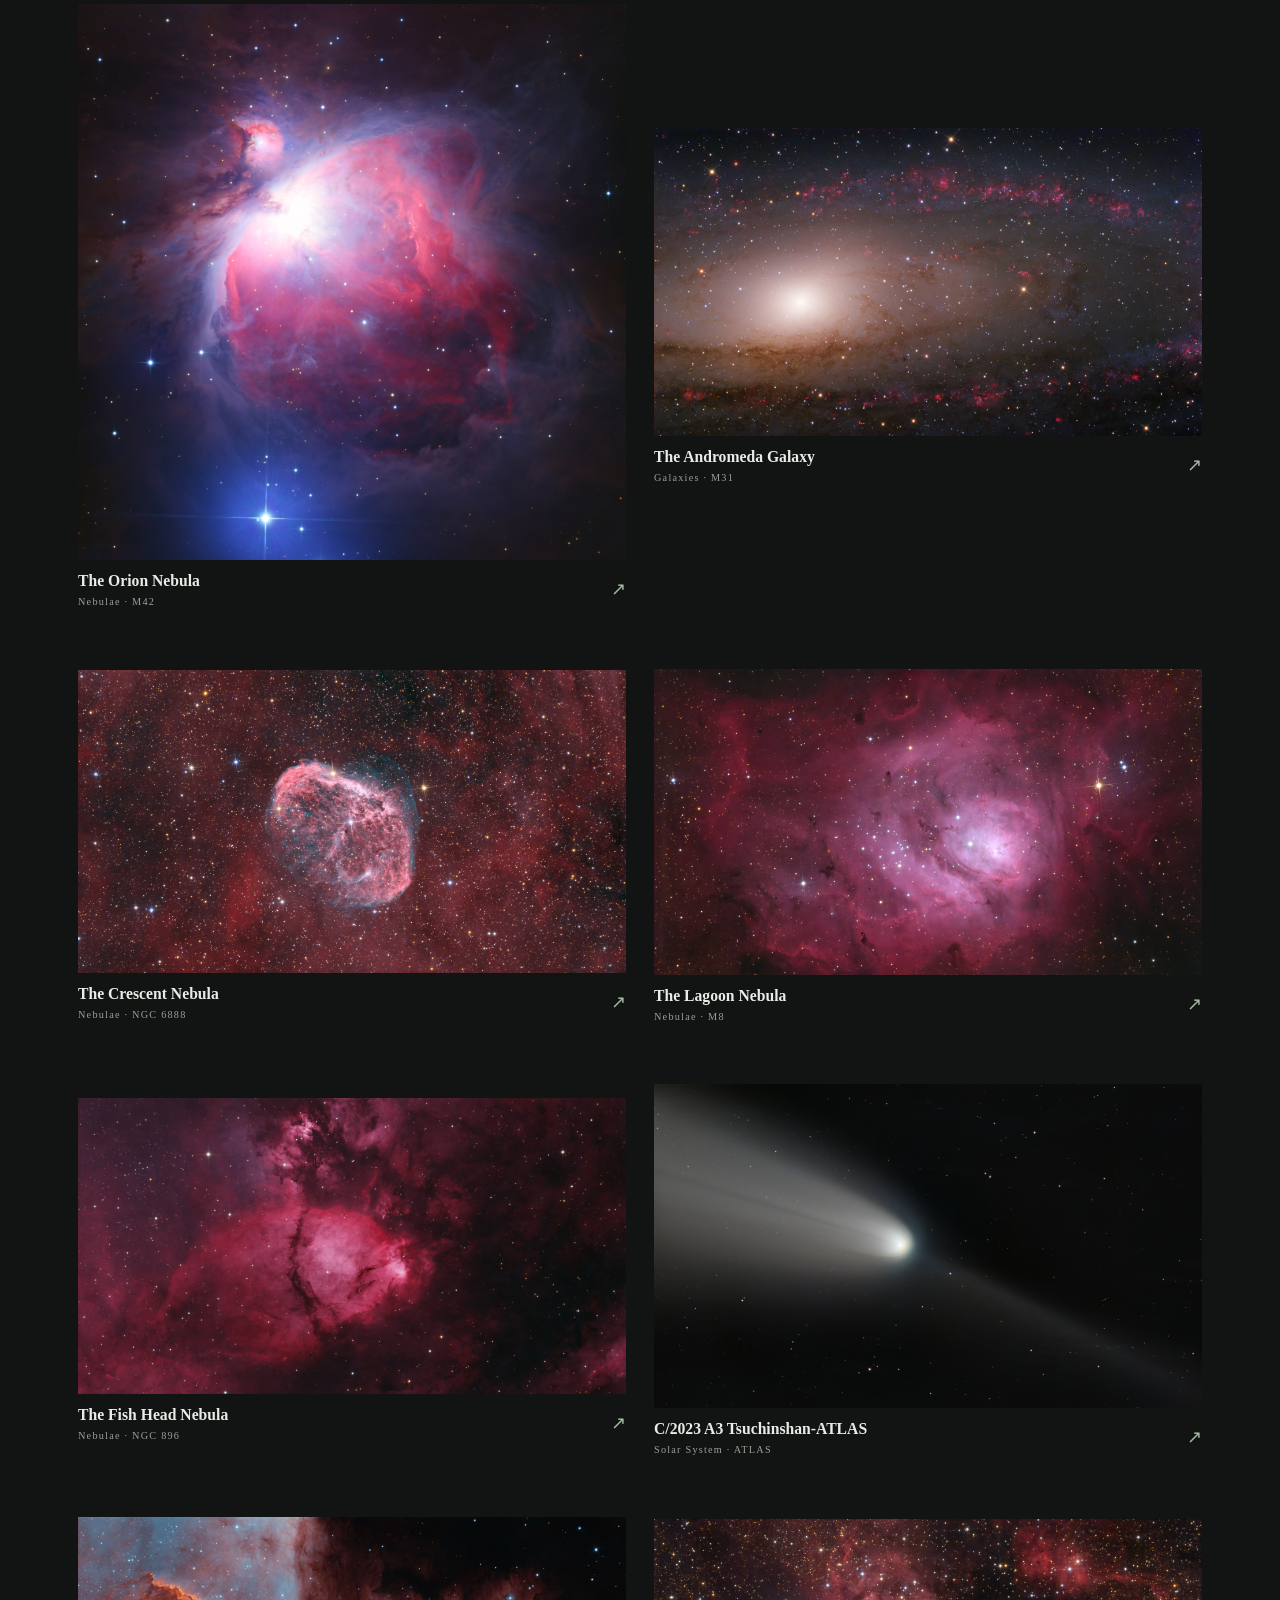
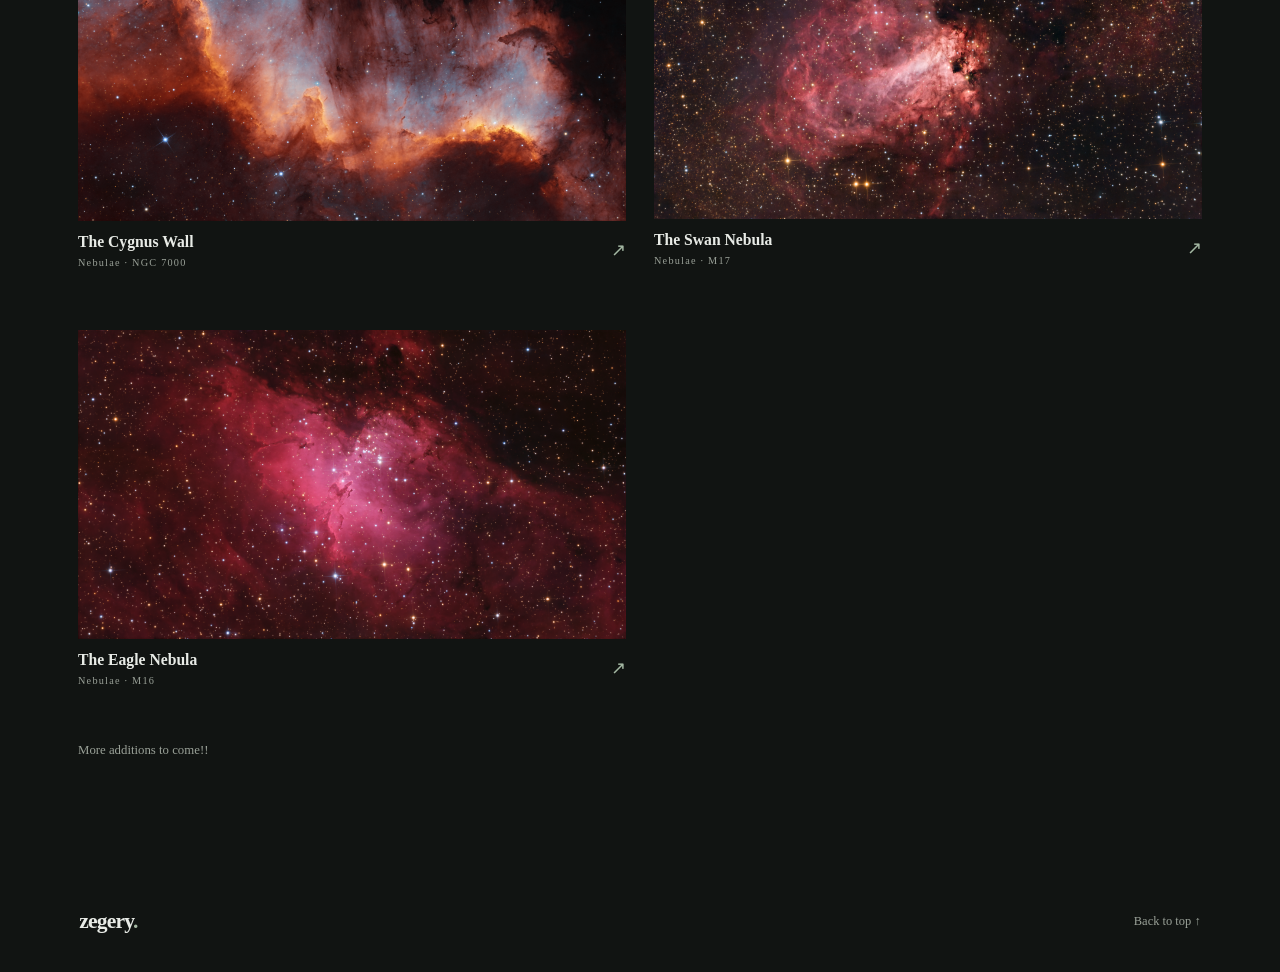
==== commit c06169ea: "Fix center text" ====
--- a/index.html
+++ b/index.html
@@ -25,7 +25,7 @@
   <main>
     <section class="hero" aria-labelledby="hero-title" style="text-align: center;">
       <h1 id="hero-title">Galleries</h1>
-      <p class="hero-copy">All galleries, modern and old below.</p>
+      <p class="hero-copy" style="margin: 26px auto 22px;">All galleries, modern and old below.</p>
       <div class="hero-art" role="img" aria-label="collage.png">
         <div class="hero-art-label"><span>2024</span><span></span></div>
       </div>
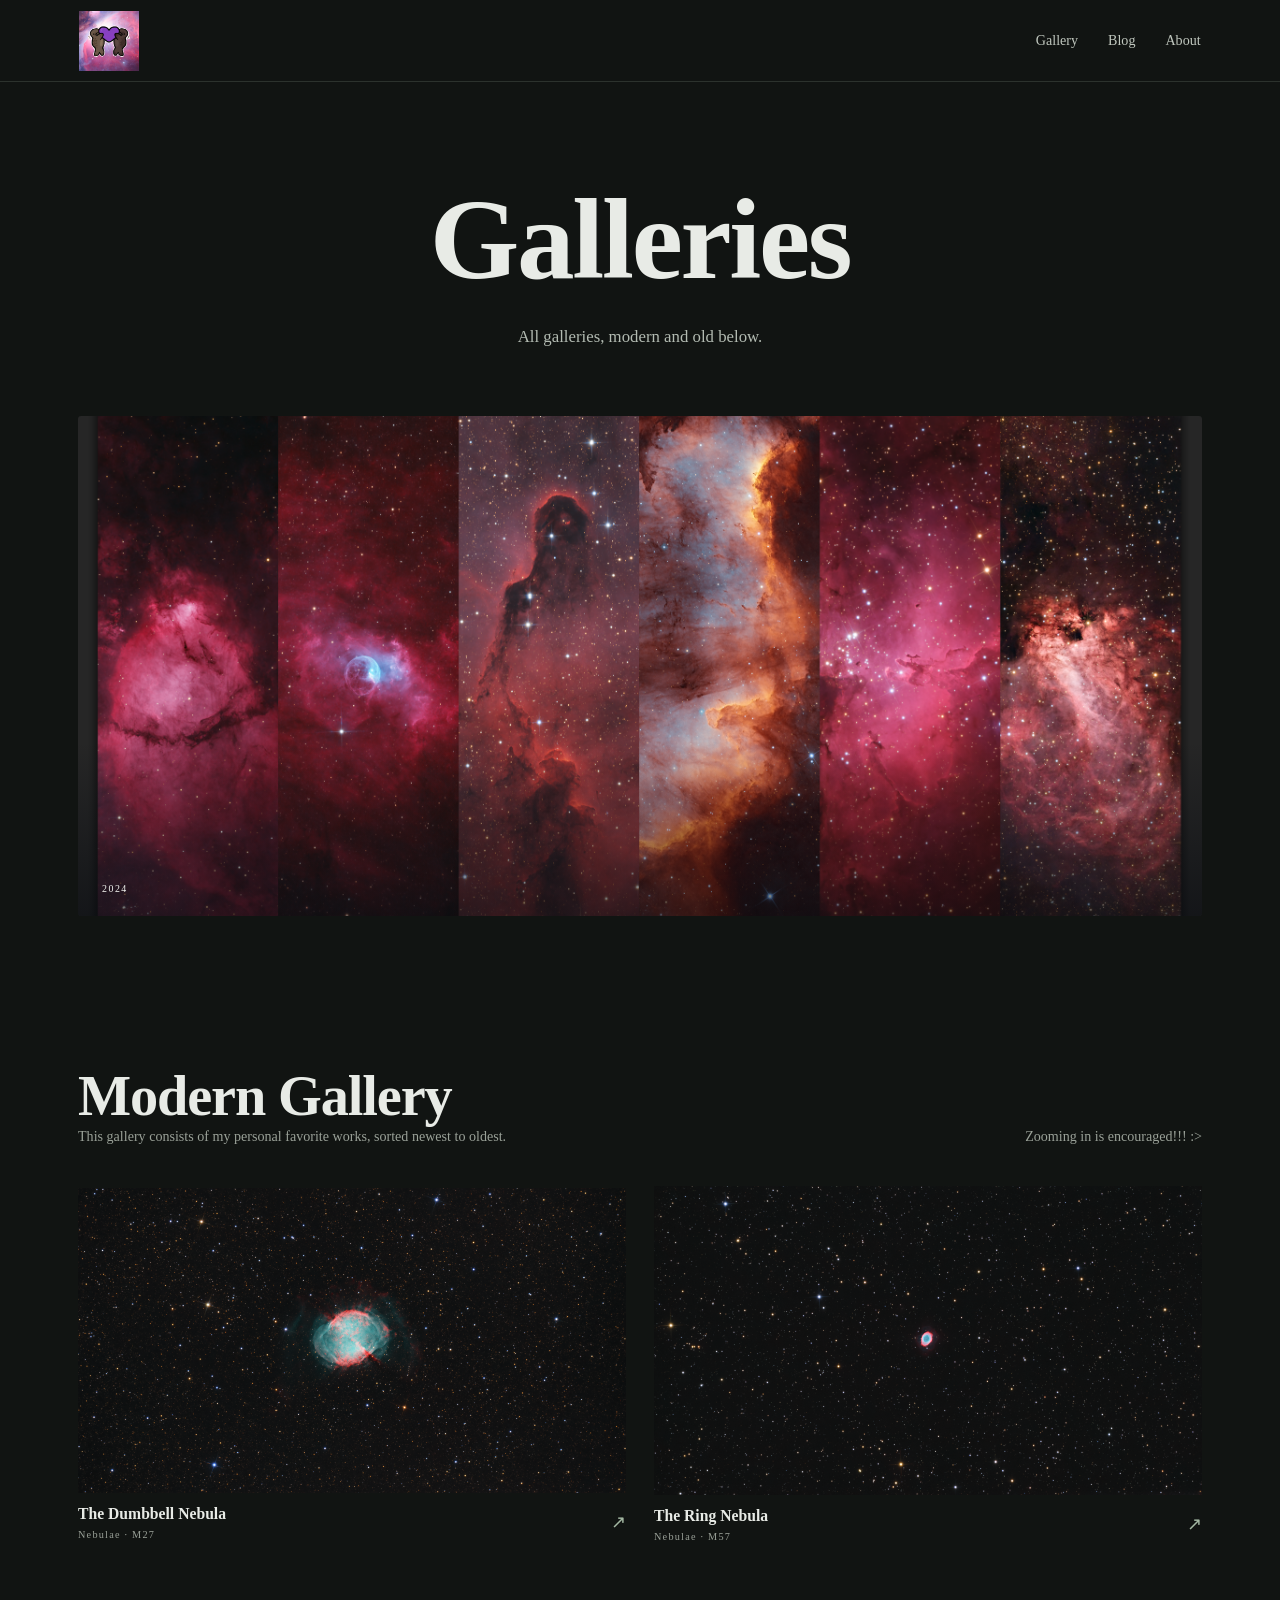
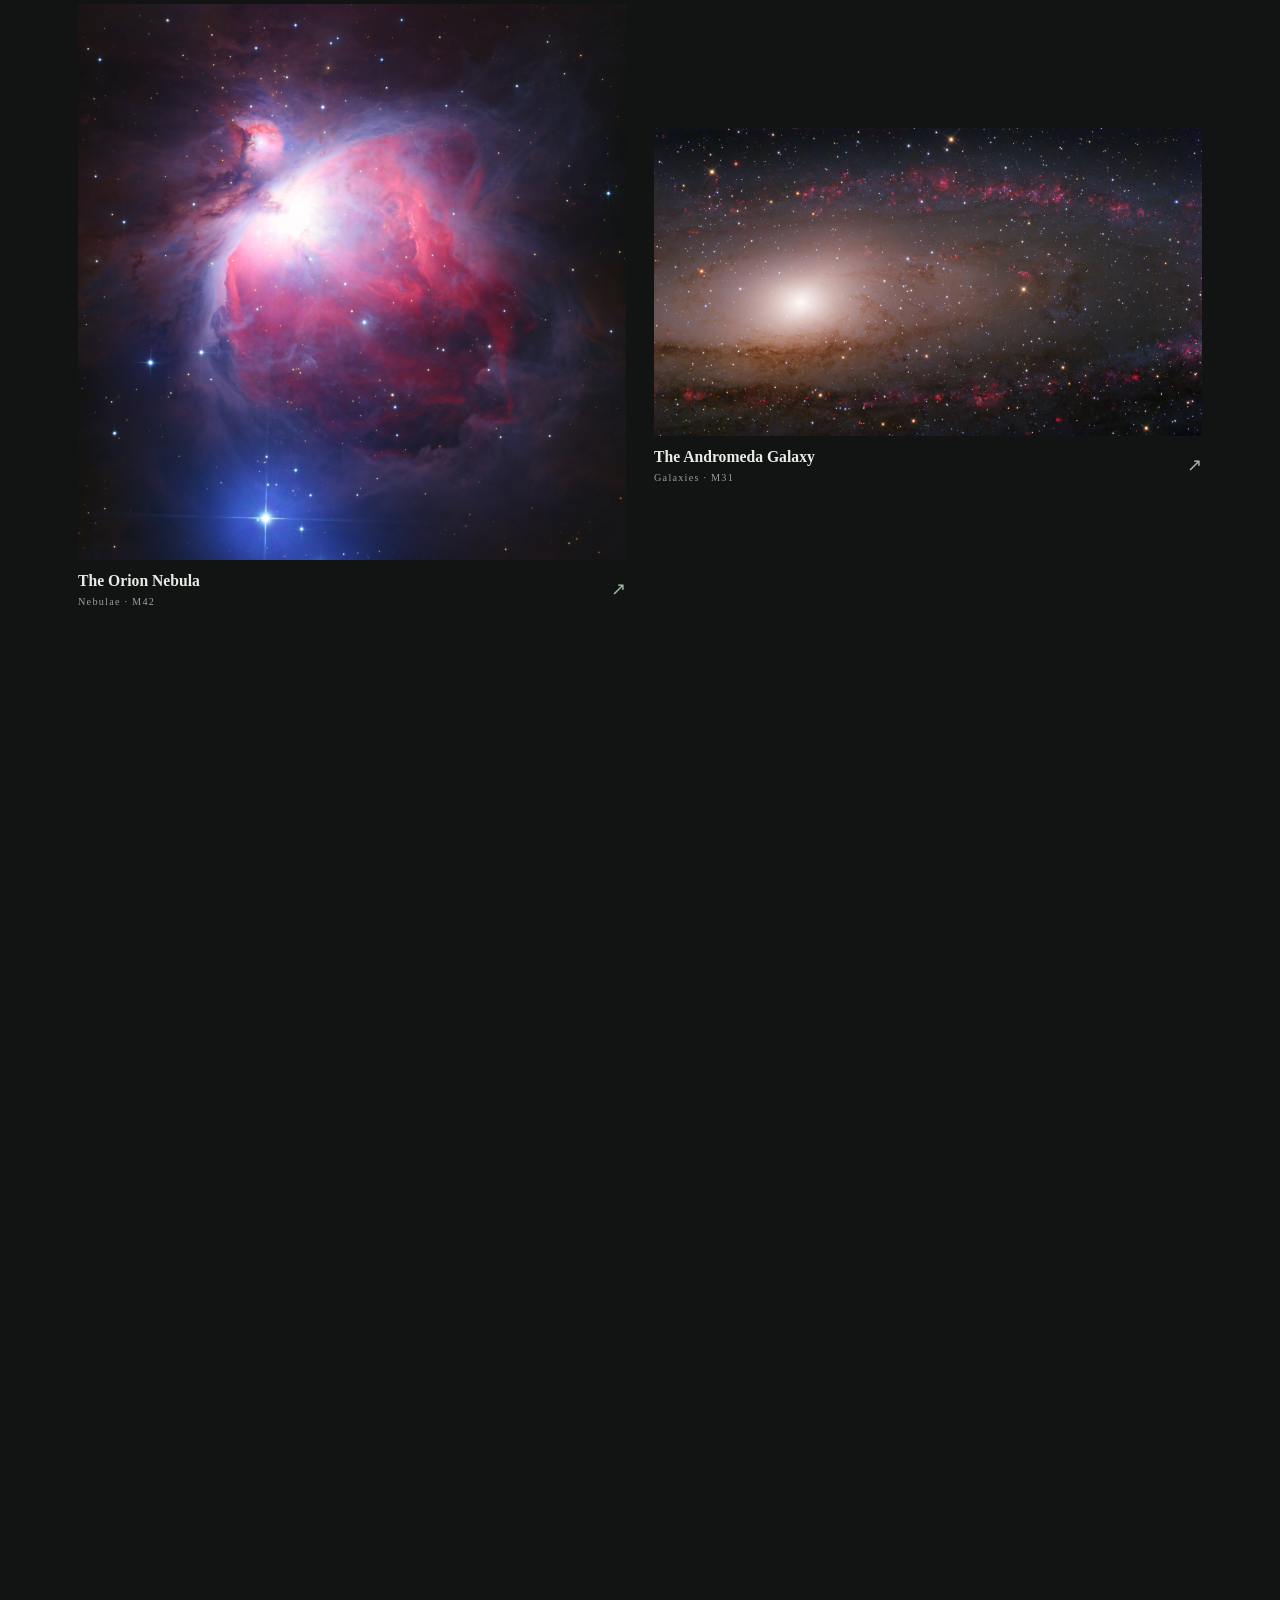
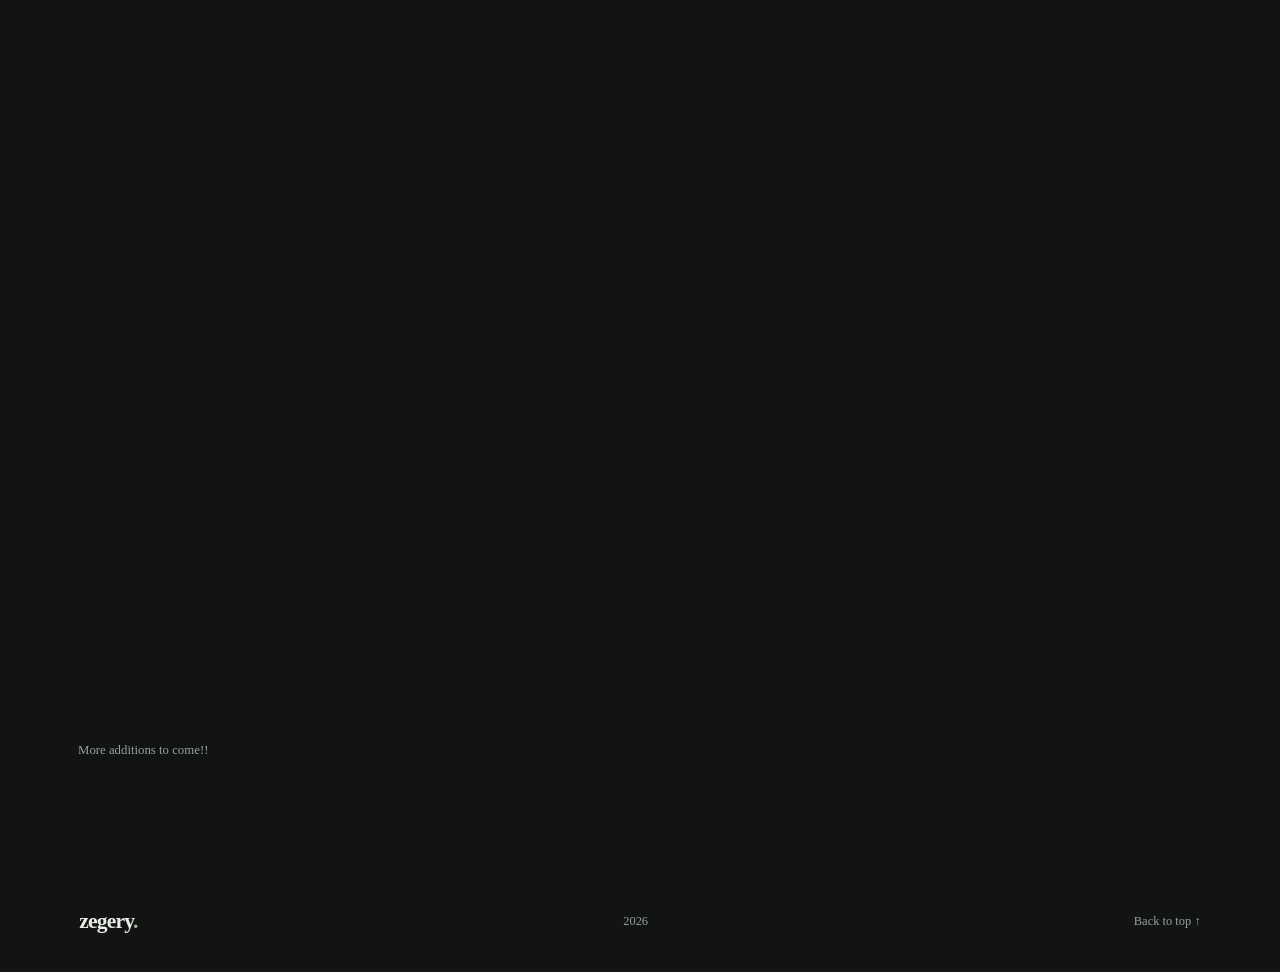
==== commit 85098b3d: "Update index.html" ====
--- a/index.html
+++ b/index.html
@@ -150,5 +150,26 @@
     <p><span id="year"></span></p>
     <a href="#top" class="back-top">Back to top ↑</a>
   </footer>
+    <dialog class="lightbox" id="lightbox" aria-labelledby="lightbox-title">
+    <button class="lightbox-close" type="button" aria-label="Close image viewer">×</button>
+    
+    <div class="lightbox-media">
+      <div class="zoom-controls">
+        <button class="zoom-btn zoom-out" type="button" aria-label="Zoom out">−</button>
+        <button class="zoom-btn zoom-reset" type="button" aria-label="Reset zoom">↺</button>
+        <button class="zoom-btn zoom-in" type="button" aria-label="Zoom in">+</button>
+      </div>
+      <div class="zoom-wrapper">
+        <img id="lightbox-image" src="" alt="">
+      </div>
+    </div>
+    
+    <div class="lightbox-info">
+      <p class="eyebrow" id="lightbox-category"></p>
+      <h2 id="lightbox-title"></h2>
+      <p id="lightbox-description"></p>
+      <p class="lightbox-details" id="lightbox-details"></p>
+    </div>
+  </dialog>
 </body>
 </html>
